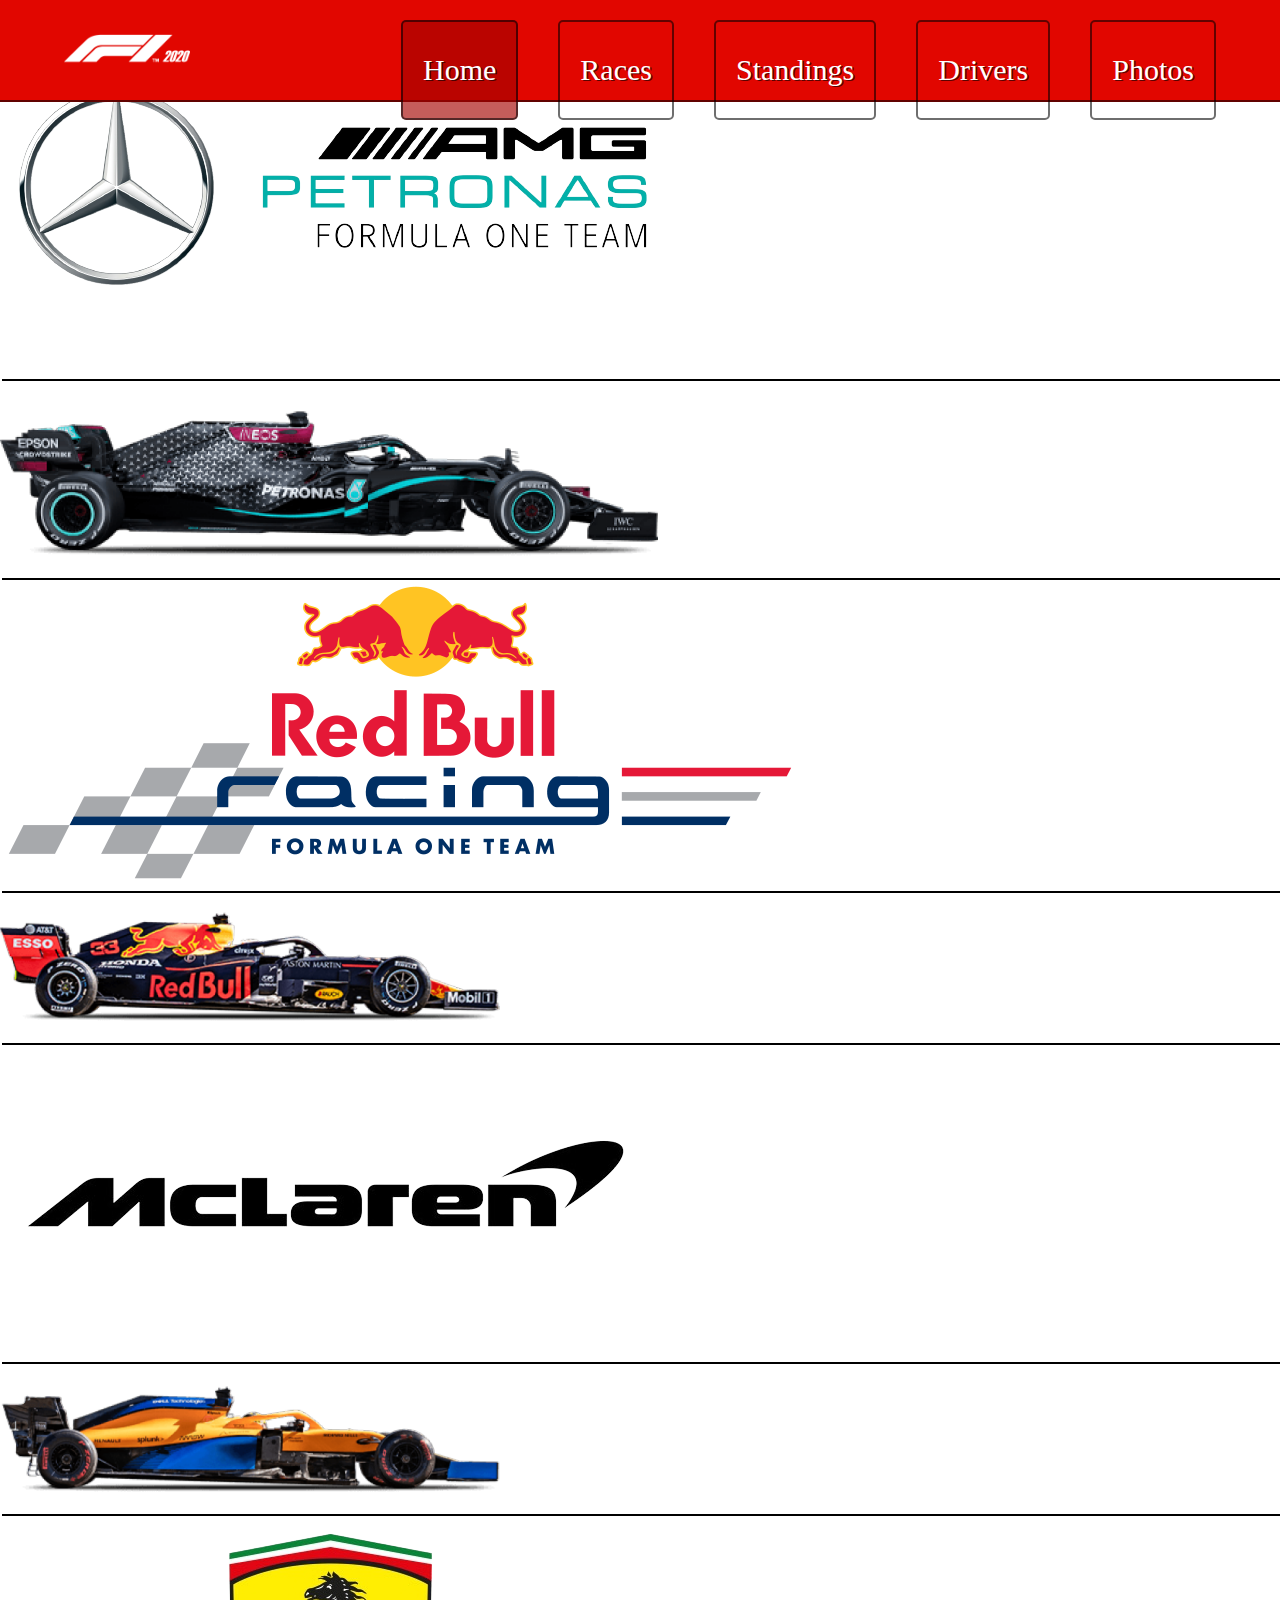
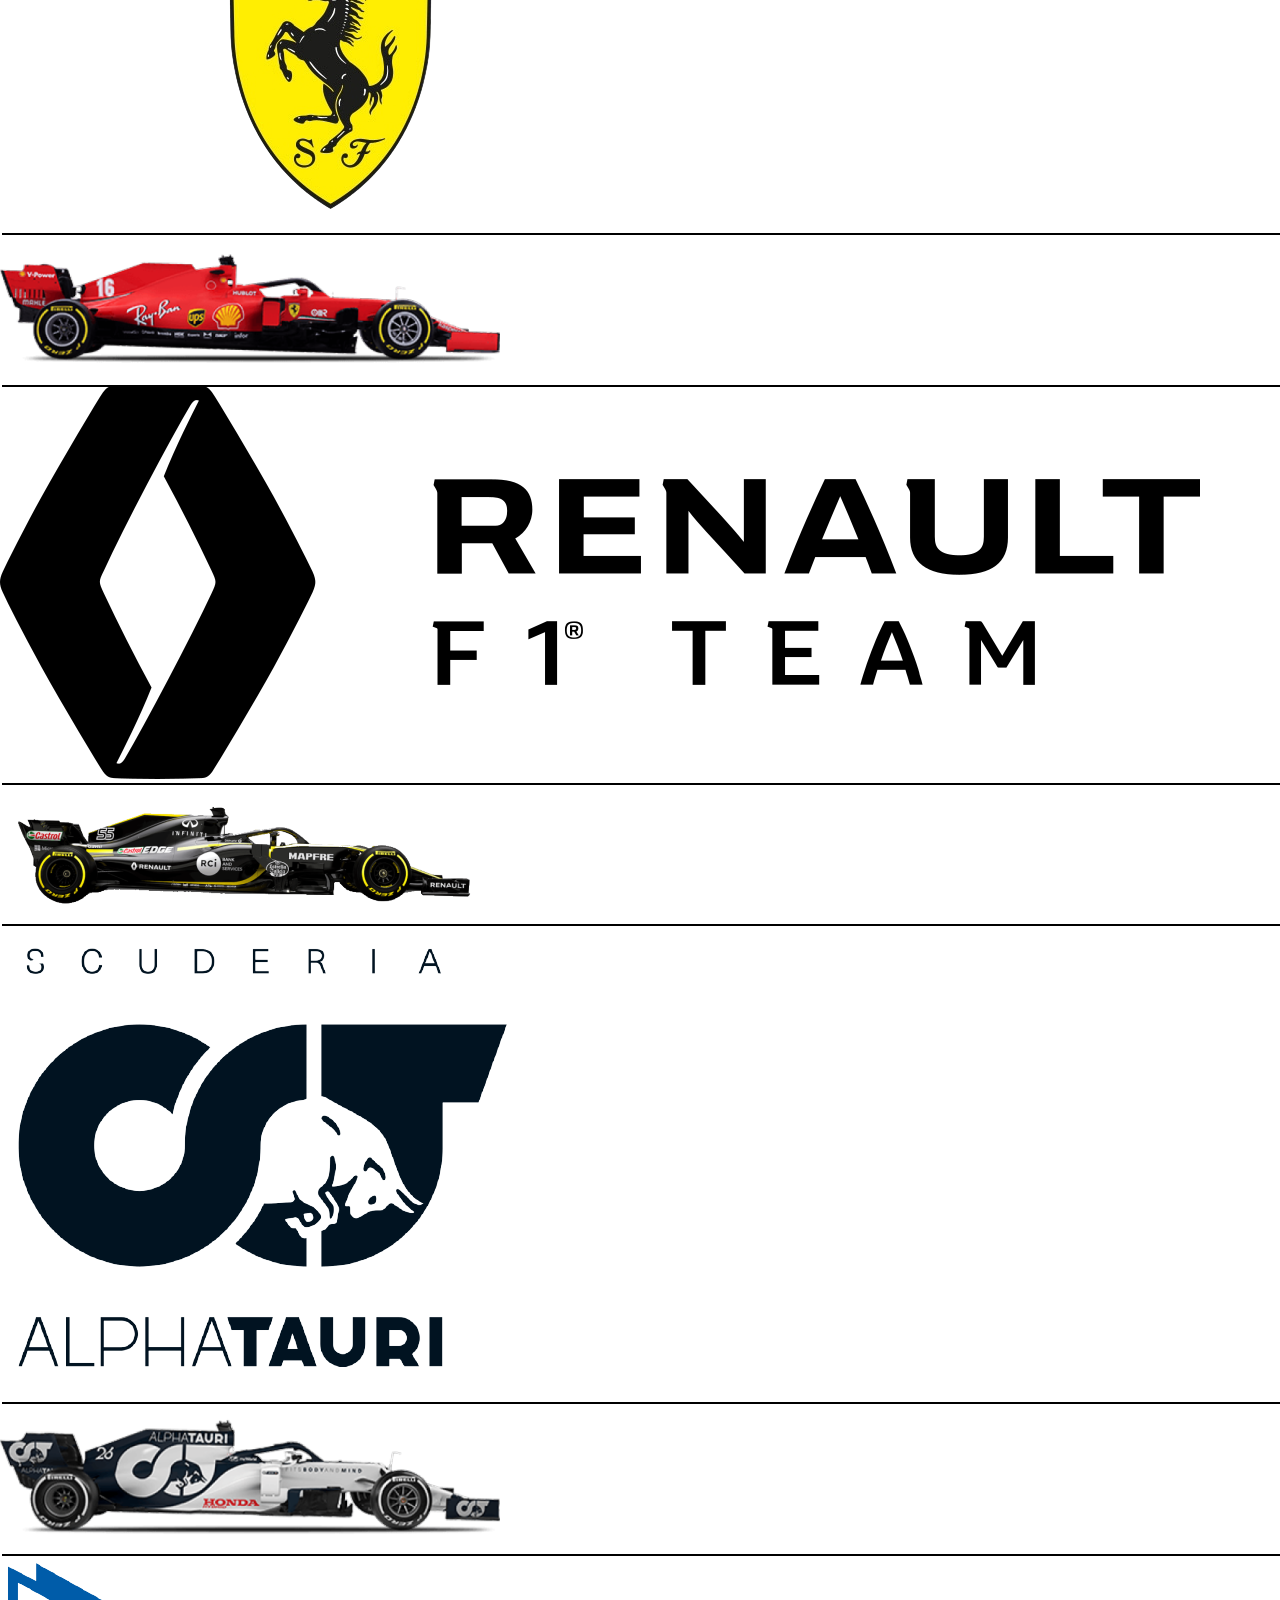
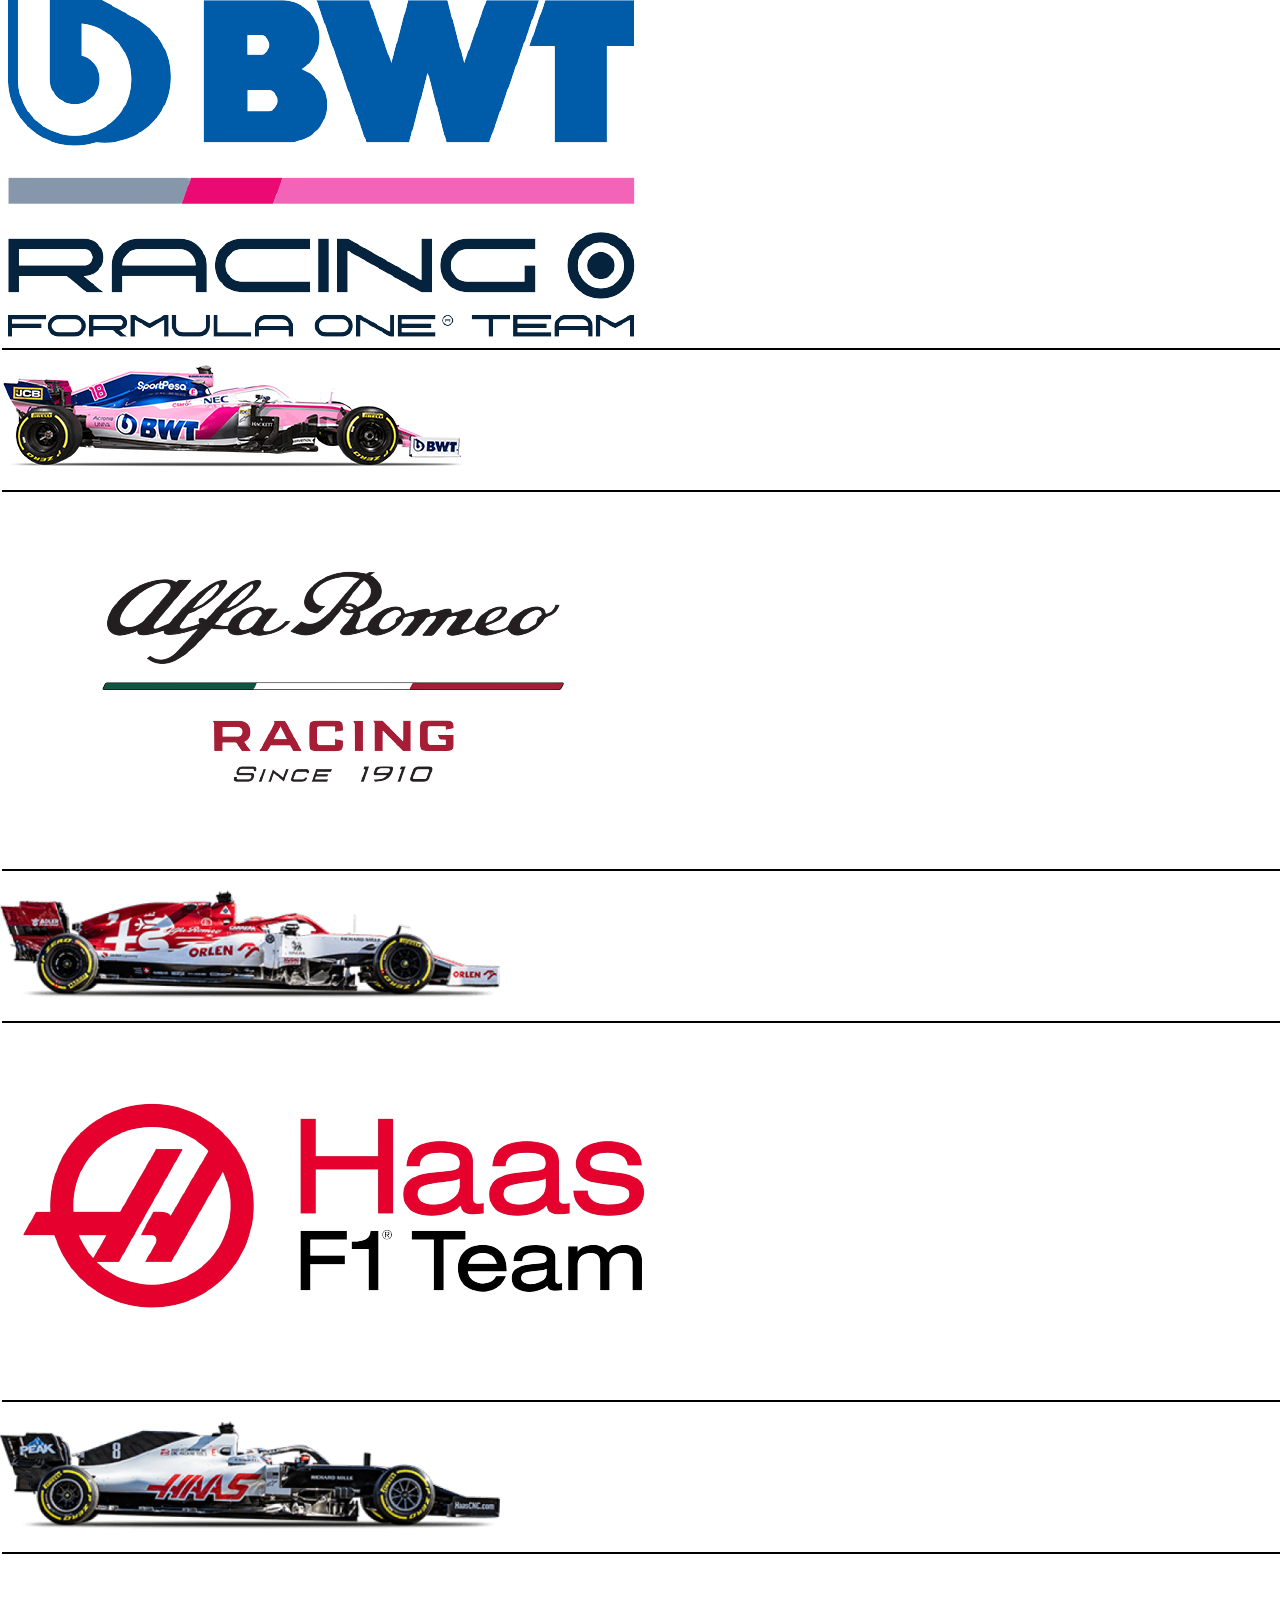
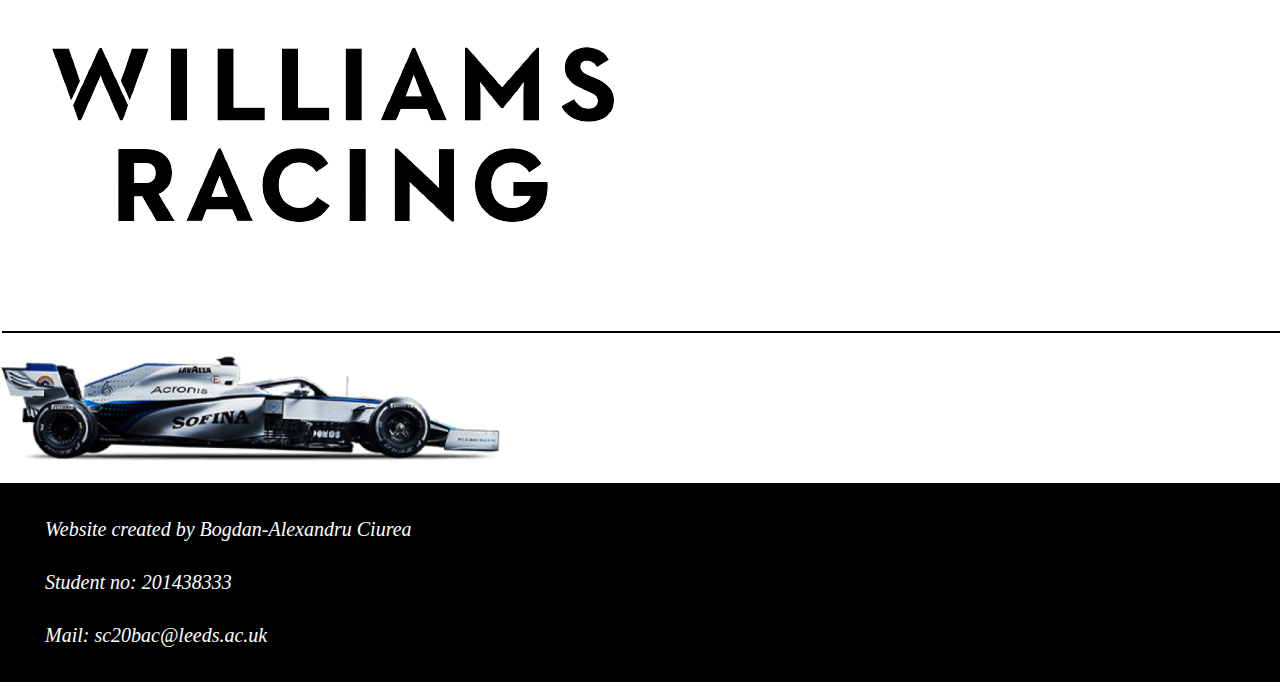
==== index.html @ c99f9dc4 "Drivers page done + header upgrd + mainPage upgrd" ====
<!DOCTYPE html>
<html lang="en">
<head>
    <meta charset="UTF-8">
    <meta name="viewport" content="width=device-width, initial-scale=1.0">
    <meta http-equiv="X-UA-Xompatible" content="ie=edge">
    <title>F1</title>
    <link rel="stylesheet" href="reset.css">
    <link rel="stylesheet" href="Header.css">
    <link rel="stylesheet" href="mainPage.css">
    <link rel="stylesheet" href="footer.css">
    
</head>
<body>
    <div class="header">
        <div class = "innerHeader">
            <div class="logo">
                <img src="Assets/F1-Logo.png">
            </div>
            <ul class="navigation">
                <a href="index.html"><li id="currentPage">Home</li></a>
                <a href="Races.html"><li id="otherPages">Races</li></a>
                <a href="Standings.html"><li id="otherPages">Standings</li></a>
                <a href="Drivers.html"><li id="otherPages">Drivers</li></a>
                <a href="Photos.html"><li id="otherPages">Photos</li></a>
            </ul>
        </div>
    </div>

    <main>        
        <div class="box">
            <div id="mercedes" class="card">
                <div class="teamlogo">
                    <img src="Assets/logomercedes.png">
                </div>
                <div class="photo">
                    <img src="Assets/mb.png" alt="Mercedes">
                </div>
            </div>
            <div id="redbull" class="card">
                <div class="teamlogo">
                    <img src="Assets/logoredbull.png">
                </div>
                <div class="photo">
                    <img src="Assets/rb.png" alt="Redbull">
                </div>
            </div>
            <div id="mclaren" class="card">
                <div class="teamlogo">
                    <img src="Assets/logomclaren.png">
                </div>
                <div class="photo">
                    <img src="Assets/mcl.png" alt="McLaren">
                </div>
            </div>
            <div id="ferrari" class="card">
                <div class="teamlogo">
                    <img src="Assets/logoferrri.png">
                </div>
                <div class="photo">
                    <img src="Assets/sf.png" alt="Ferrari">
                </div>
            </div>
            <div id="renault" class="card">
                <div class="teamlogo">
                    <img src="Assets/logorenault.png">
                </div>
                <div class="photo">
                    <img src="Assets/ren.png" alt="Renault">
                </div>
            </div>
            <div id="alphatauri" class="card">
                <div class="teamlogo">
                    <img src="Assets/logoalphatauri.png">
                </div>
                <div class="photo">
                    <img src="Assets/at.png" alt="Alpha Tauri">
                </div>
            </div>
            <div id="racingpoint" class="card">
                <div class="teamlogo">
                    <img src="Assets/logoracinpoint.png">
                </div>
                <div class="photo">
                    <img src="Assets/rp.png" alt="Racing Point">
                </div>
            </div>
            <div id="alfaromeo" class="card">
                <div class="teamlogo">
                    <img src="Assets/logoalfaromeo.png">
                </div>
                <div class="photo">
                    <img src="Assets/ar.png" alt="Alfa Romeo">
                </div>
            </div>
            <div id="haas" class="card">
                <div class="teamlogo">
                    <img src="Assets/logohaas.png">
                </div>
                <div class="photo">
                    <img src="Assets/haa.png" alt="Haas">
                </div>
            </div>
            <div id="williams" class="card">
                <div class="teamlogo">
                    <img src="Assets/logowilliams.png">
                </div>
                <div class="photo">
                    <img src="Assets/wil.png" alt="Williams">
                </div>
            </div>           

        </div>

    </main>
    
    <footer>
        <p>Website created by Bogdan-Alexandru Ciurea</p>
        <p>Student no: 201438333</p>
        <p><a href="mailto:sc20bac@leeds.ac.uk">Mail: sc20bac@leeds.ac.uk</a></p>
    </footer>
</body>
</html>
---- Header.css ----
.header{
    width: 100%;
    height: 100px;
    display: block;
    background-color: #E10600;
    color: #ffffff;
    text-shadow: 1.5px 1px rgba(0, 0, 0, 0.603);
    position: fixed;
    left: 0;
    top: 0;
    border-bottom: 2.4px solid rgba(0, 0, 0, 0.568);
}
.innerHeader{
    width: 90%;
    height: 100%;
    display: block;
    margin: 0 auto;
}
.logo{
    height: 100px;
    display: table;
    float: left;
}
.logo img{
    padding-top: 10px;
    height: 80px;
}
.logo h1{
    height: 100px;
    display: table-cell;
    vertical-align: middle;
    font-size: 15px;
    font-style: oblique 75deg;
    padding-top: 7px;
    font-weight: 1000;
    font-family: Verdana;    
}

.navigation{
    float: right;
    height: 100%;
}
.navigation a:last-child{
    padding-right: 0px;
}
.navigation a{
    text-decoration: none;
    height: 100%;
    display: table;
    float: left;
    padding: 20px 20px;
}

.navigation a li{
    display: table-cell;
    vertical-align: middle;
    height: 100%;
    color: #ffffff;
    font-size: 30px;
    padding: 10px 20px;
    border: 2.4px solid rgba(0, 0, 0, 0.568);
    border-radius: 5px;
}

#otherPages:hover{
    color: rgb(240, 215, 215);
    background-color: #A50400;
}

#currentPage{
    background-color: #a50300a4;
}


@media (max-width: 1100px){
    .innerHeader{
        width: 100%;
    }
}

@media (max-width: 975px){
    .header{
        position: absolute;
        height: auto;
        margin-bottom: 40px;
    }
    .innerHeader{
        width: 100%;
    }
    .logo{
        margin: 10px auto;
        float: none;
        width: 100%;
        text-align: center;
    }
    .navigation{
        float: none;
        text-align: center;
        display: block;
        
    }
    .navigation a{
        margin-left: 10%;
        width: 80%;
        display: table;
        float: left;
        padding: 10px 0;
    }
    .navigation a li{
        display: block;
        height: auto;
    }
}
---- mainPage.css ----
.mercedes{
    margin-top: 100px;
    height:550px;
    background-color: #373B44;
}
.redbull{
    height:550px;
    background-color: #44556ee8;
}
.mclaren{
    height:550px;
    background-color: #ec8200e8;
}
.ferrari{
    height:550px;
    background-color: #f9120ae8;
}
.renault{
    height:550px;
    background-color: #fede0bef;
}
.renault h1{
    color: black;
    text-shadow: 1px 1px #373b4448;
}
.alphatauri{
    height:550px;
    background-color: #f1f3f4ef;
}
.alphatauri h1{
    color: black;
    text-shadow: 1px 1px #373b4448;
}
.racingpoint{
    height:550px;
    background-color: #EB5FB2;
}
.alfaromeo{
    height:550px;
    background-color: #8A0003;
}
.haas{
    height:550px;
    background-color: #060509d8;
}
.williams{
    height:550px;
    background-color: #0194E1;
}

main div{
    box-shadow: 2px 2px black;
}

main div h1{
    color:white;
    font-size: 34px;
    padding: 40px;
    font-family: Verdana, Geneva, Tahoma, sans-serif;
    text-shadow:2px 2px #373B44;
}
---- footer.css ----
footer{
    width: 100%;    
    background-color: black;
    color: #ffffff;
    padding-top: 20px;
    padding-bottom: 20px;
    font-style: italic;
}
footer a {
    text-decoration: none;
    color: #ffffff;
}
footer p{
    padding: 15px;
    margin-left: 30px;
    font-size: 20px;
}
@media (max-width: 975px){
    p{
        text-align: center;
    }
}
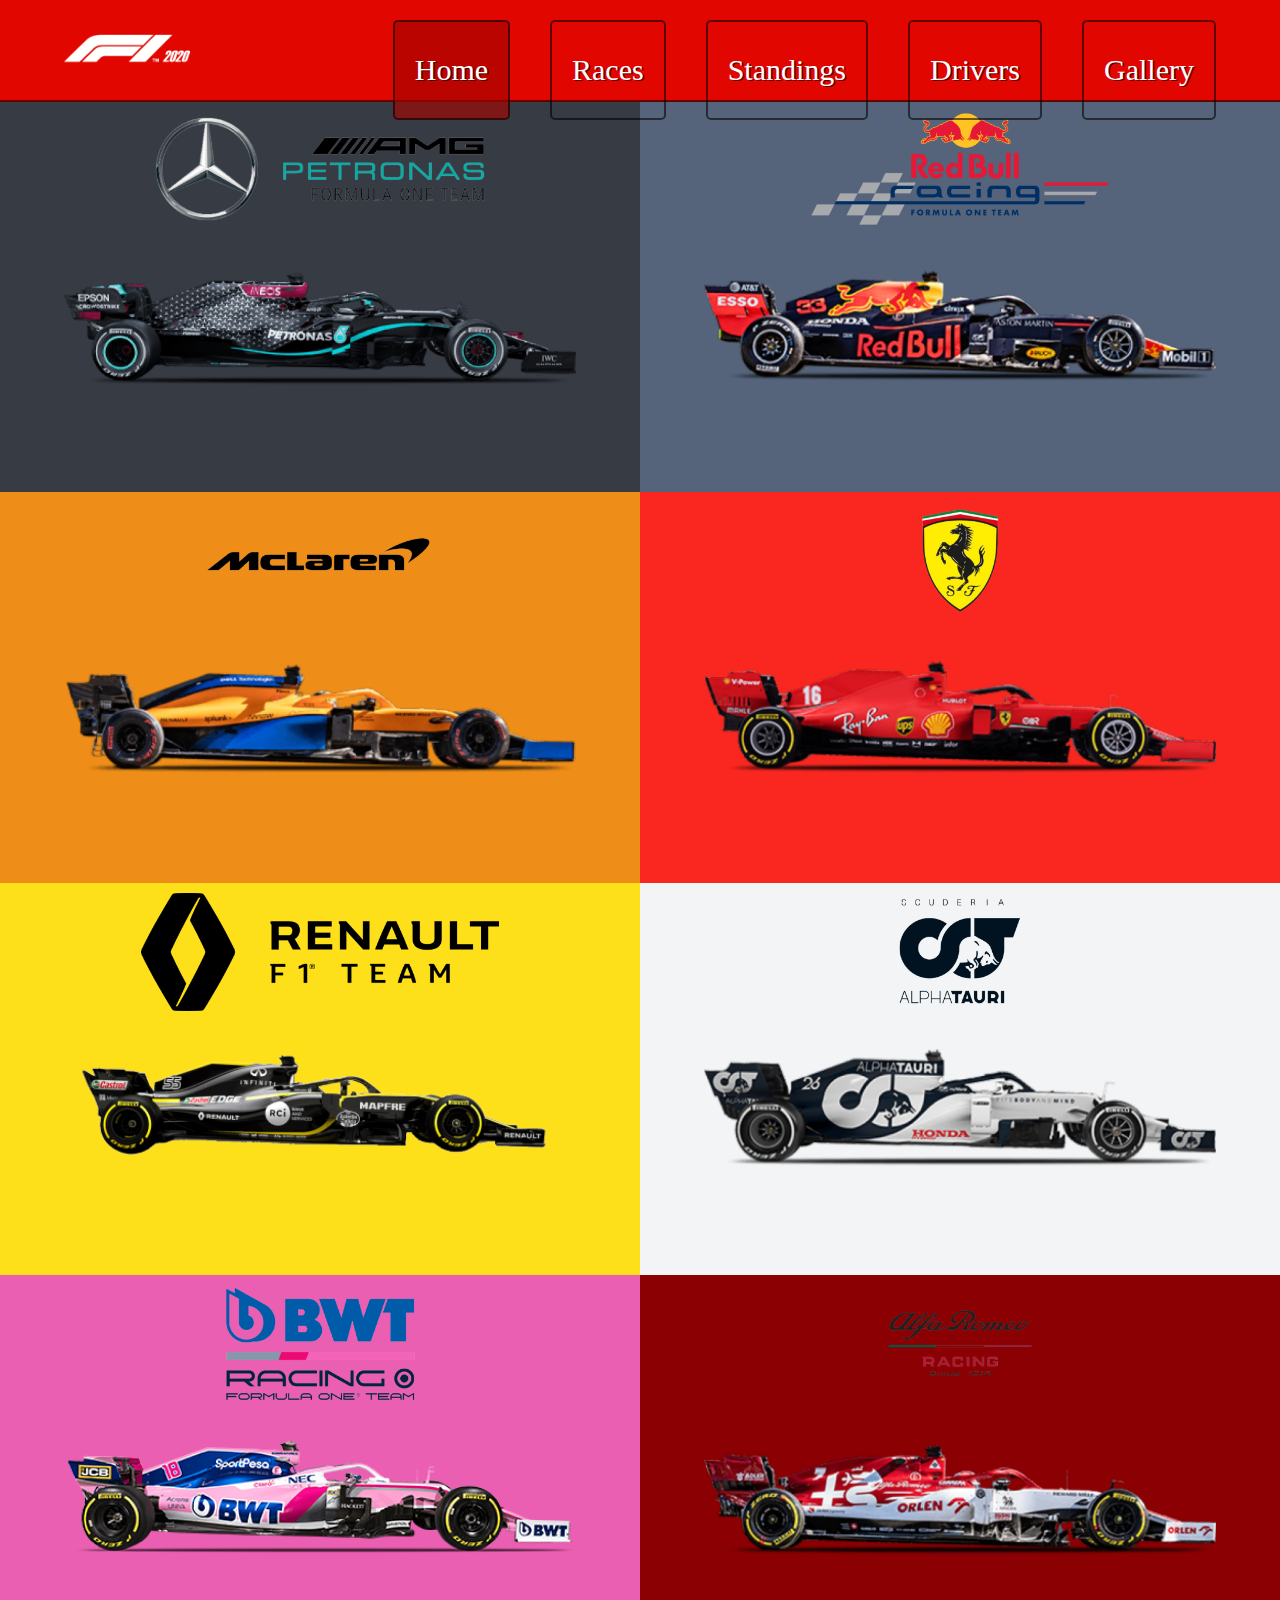
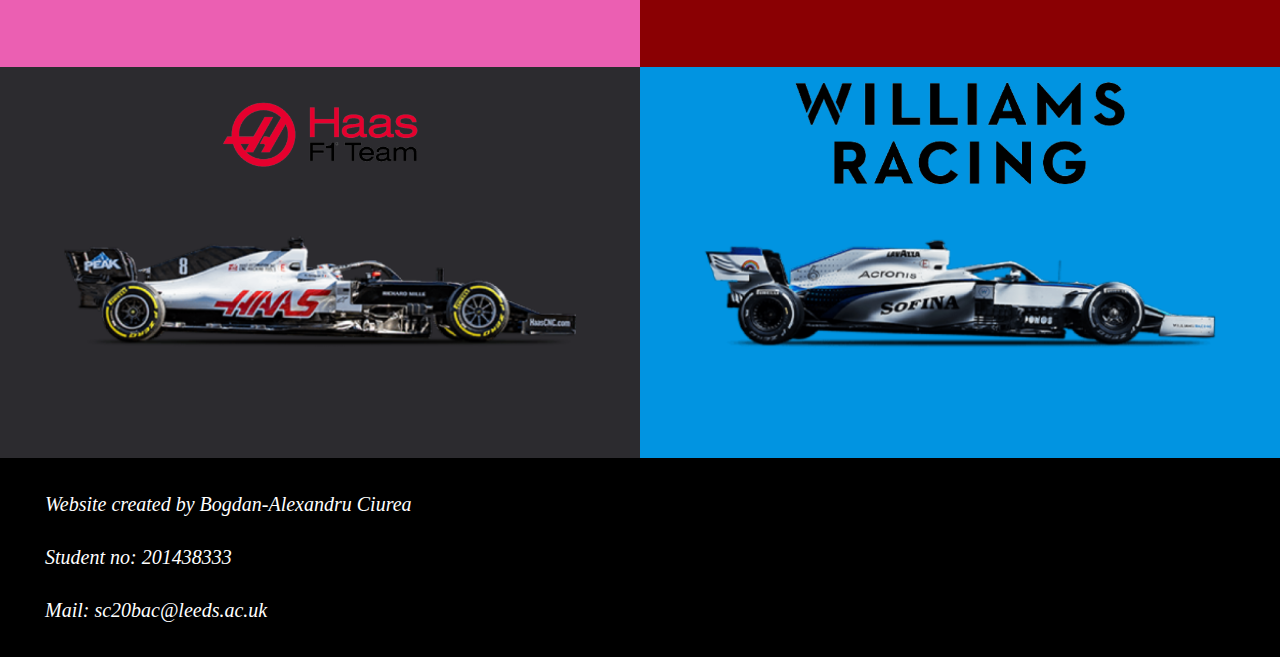
==== commit a664bbdd: "First version" ====
--- a/index.html
+++ b/index.html
@@ -22,7 +22,7 @@
                 <a href="Races.html"><li id="otherPages">Races</li></a>
                 <a href="Standings.html"><li id="otherPages">Standings</li></a>
                 <a href="Drivers.html"><li id="otherPages">Drivers</li></a>
-                <a href="Photos.html"><li id="otherPages">Photos</li></a>
+                <a href="Photos.html"><li id="otherPages">Gallery</li></a>
             </ul>
         </div>
     </div>
--- a/mainPage.css
+++ b/mainPage.css
@@ -1,63 +1,78 @@
-.mercedes{
+main{
     margin-top: 100px;
-    height:550px;
+}
+
+.box{
+    display: grid;
+    width: 100%;
+    grid-template-columns: 50% 50%;
+}
+.card{
+    height: 100%;
+}
+.teamlogo{
+    width: 100% - 10px;
+    padding: 10px;
+    height: 30%;
+}
+.teamlogo img{
+    height: 100%;
+    display: block;
+    margin: 0 auto;
+}
+.photo{
+    width: 80%;
+    margin: 10px 10%;
+    display: block;
+}
+.photo img{
+    width: 100%;
+    display: block;
+    margin: 0 auto;
+}
+
+
+
+#mercedes{
     background-color: #373B44;
 }
-.redbull{
-    height:550px;
+#redbull{
     background-color: #44556ee8;
 }
-.mclaren{
-    height:550px;
+#mclaren{
     background-color: #ec8200e8;
 }
-.ferrari{
-    height:550px;
+#ferrari{
     background-color: #f9120ae8;
 }
-.renault{
-    height:550px;
+#renault{
     background-color: #fede0bef;
 }
-.renault h1{
-    color: black;
-    text-shadow: 1px 1px #373b4448;
-}
-.alphatauri{
-    height:550px;
+
+#alphatauri{
     background-color: #f1f3f4ef;
 }
-.alphatauri h1{
-    color: black;
-    text-shadow: 1px 1px #373b4448;
-}
-.racingpoint{
-    height:550px;
+
+#racingpoint{
     background-color: #EB5FB2;
 }
-.alfaromeo{
-    height:550px;
+#alfaromeo{
     background-color: #8A0003;
 }
-.haas{
-    height:550px;
+#haas{
     background-color: #060509d8;
 }
-.williams{
-    height:550px;
+#williams{
     background-color: #0194E1;
 }
 
-main div{
-    box-shadow: 2px 2px black;
+@media (max-width: 975px){
+    main{
+        margin-top: 505px;
+    }
+
+    .box{
+        grid-template-columns: 100%;
+    }
 }
 
-main div h1{
-    color:white;
-    font-size: 34px;
-    padding: 40px;
-    font-family: Verdana, Geneva, Tahoma, sans-serif;
-    text-shadow:2px 2px #373B44;
-}
-
-
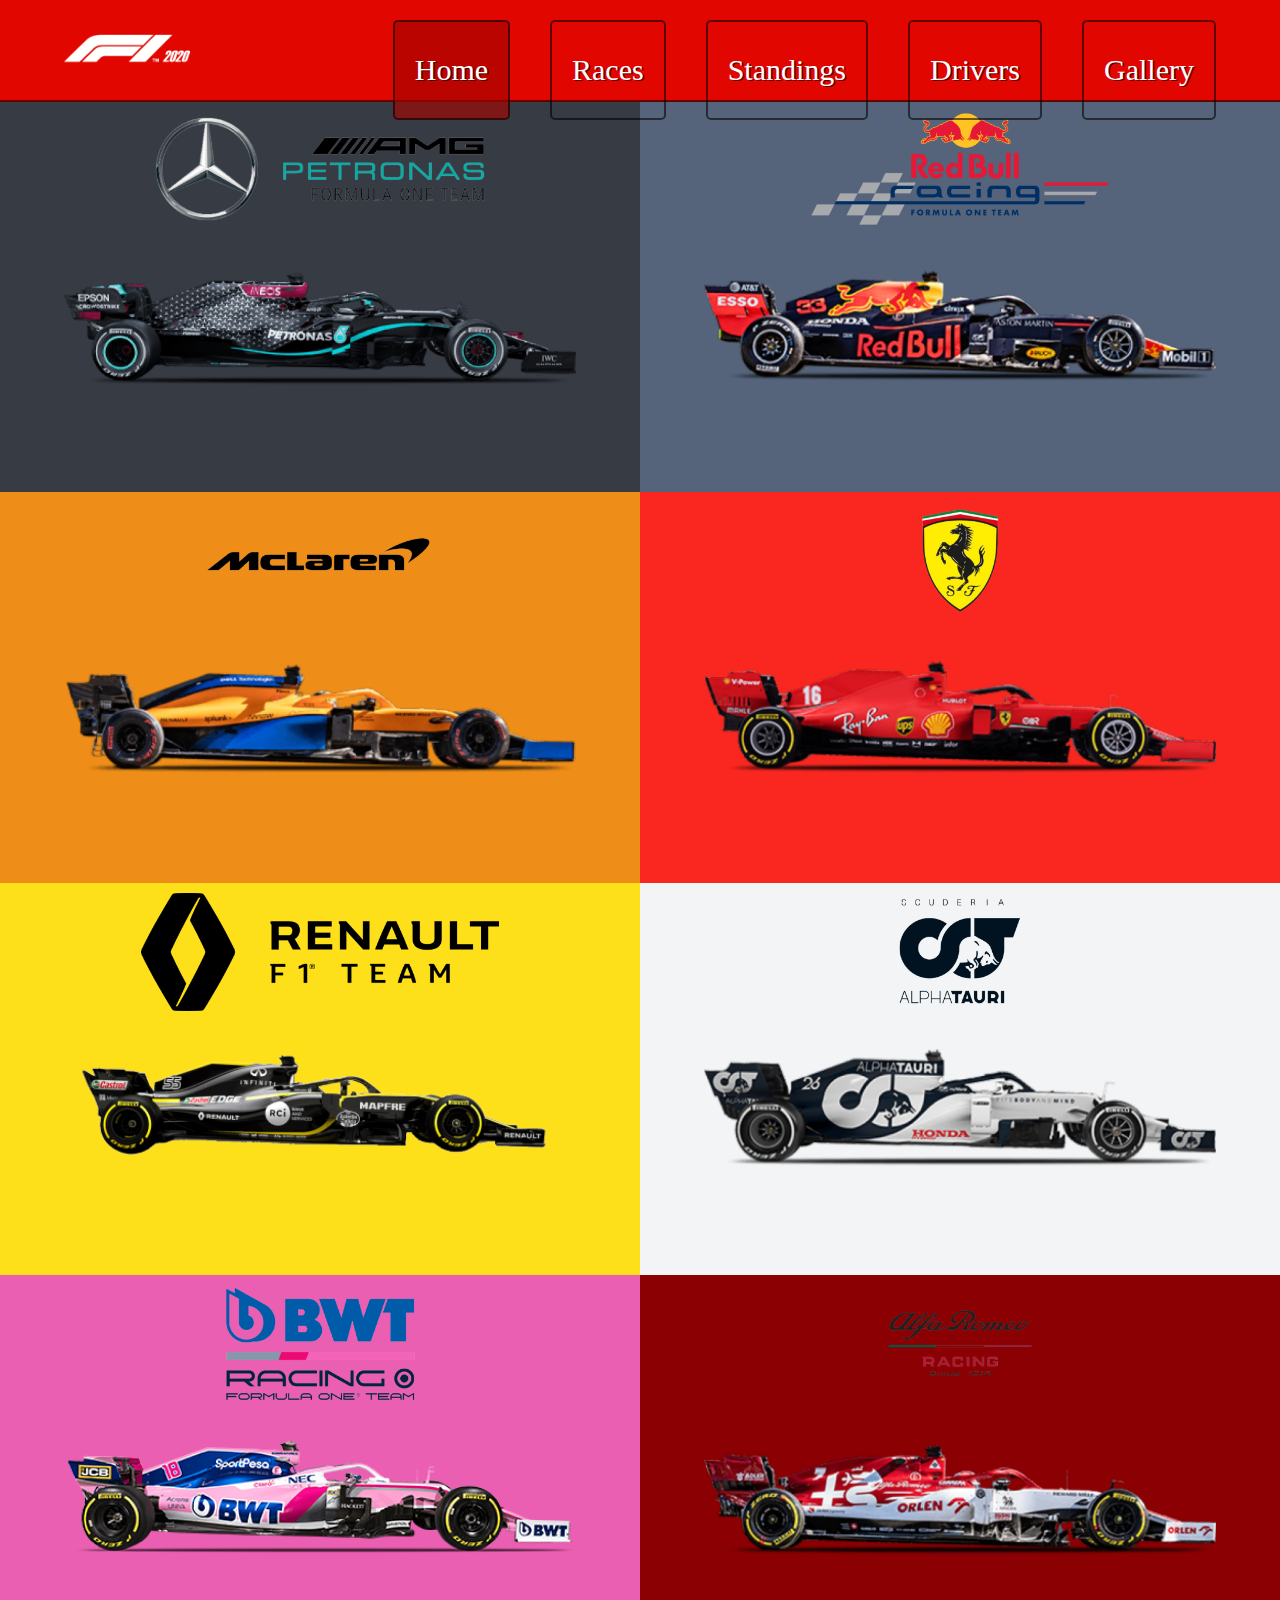
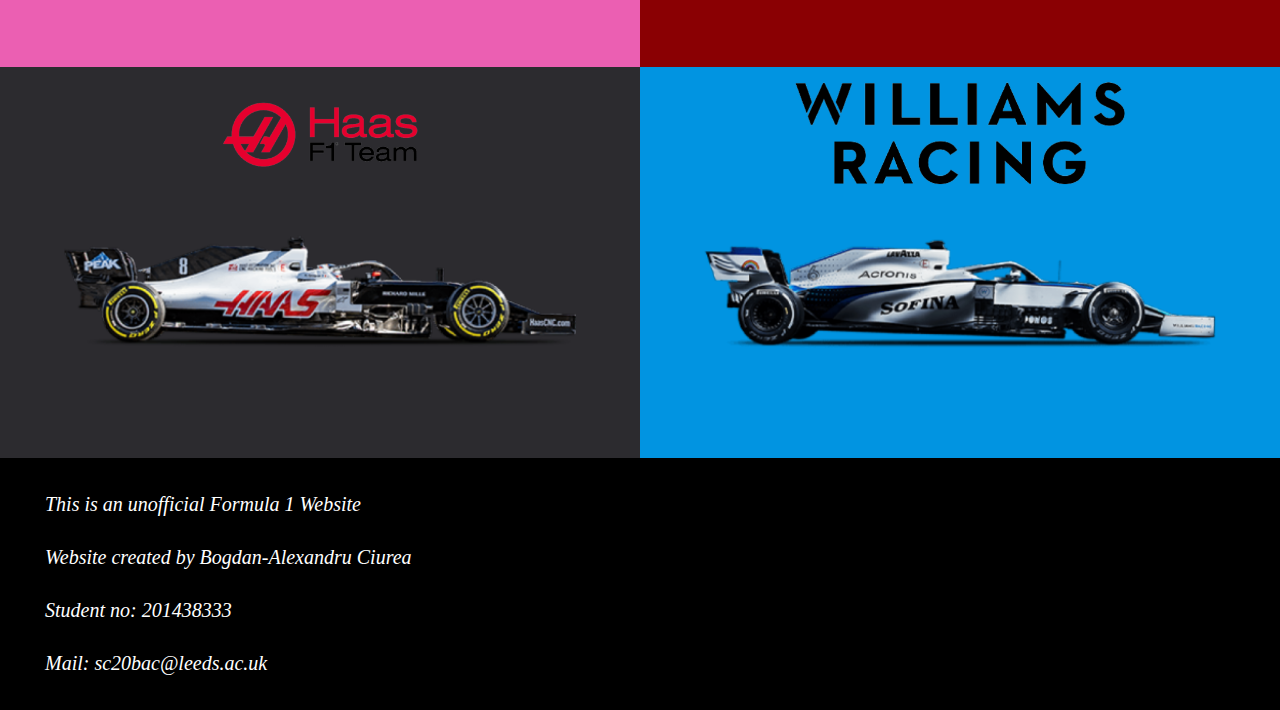
==== commit 6d5911c9: "a" ====
--- a/index.html
+++ b/index.html
@@ -115,6 +115,7 @@
     </main>
     
     <footer>
+        <p>This is an unofficial Formula 1 Website</p>
         <p>Website created by Bogdan-Alexandru Ciurea</p>
         <p>Student no: 201438333</p>
         <p><a href="mailto:sc20bac@leeds.ac.uk">Mail: sc20bac@leeds.ac.uk</a></p>
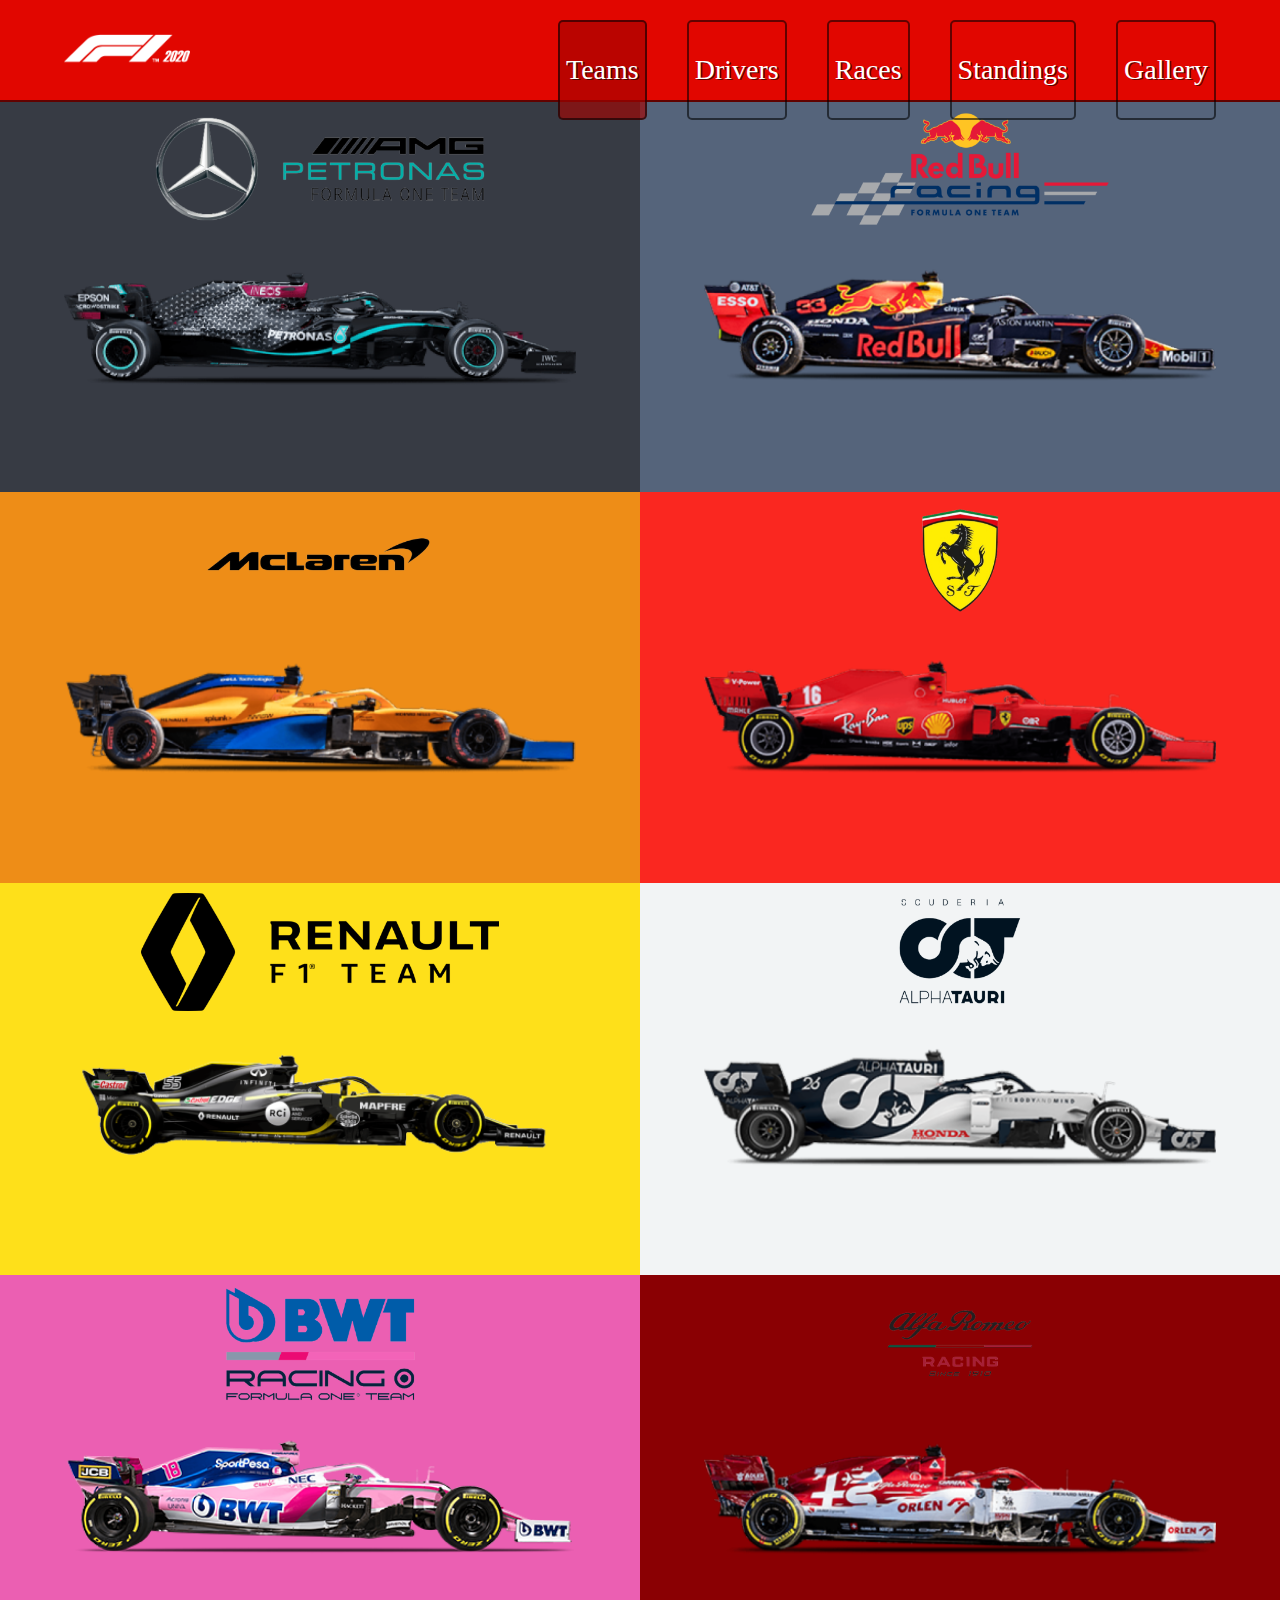
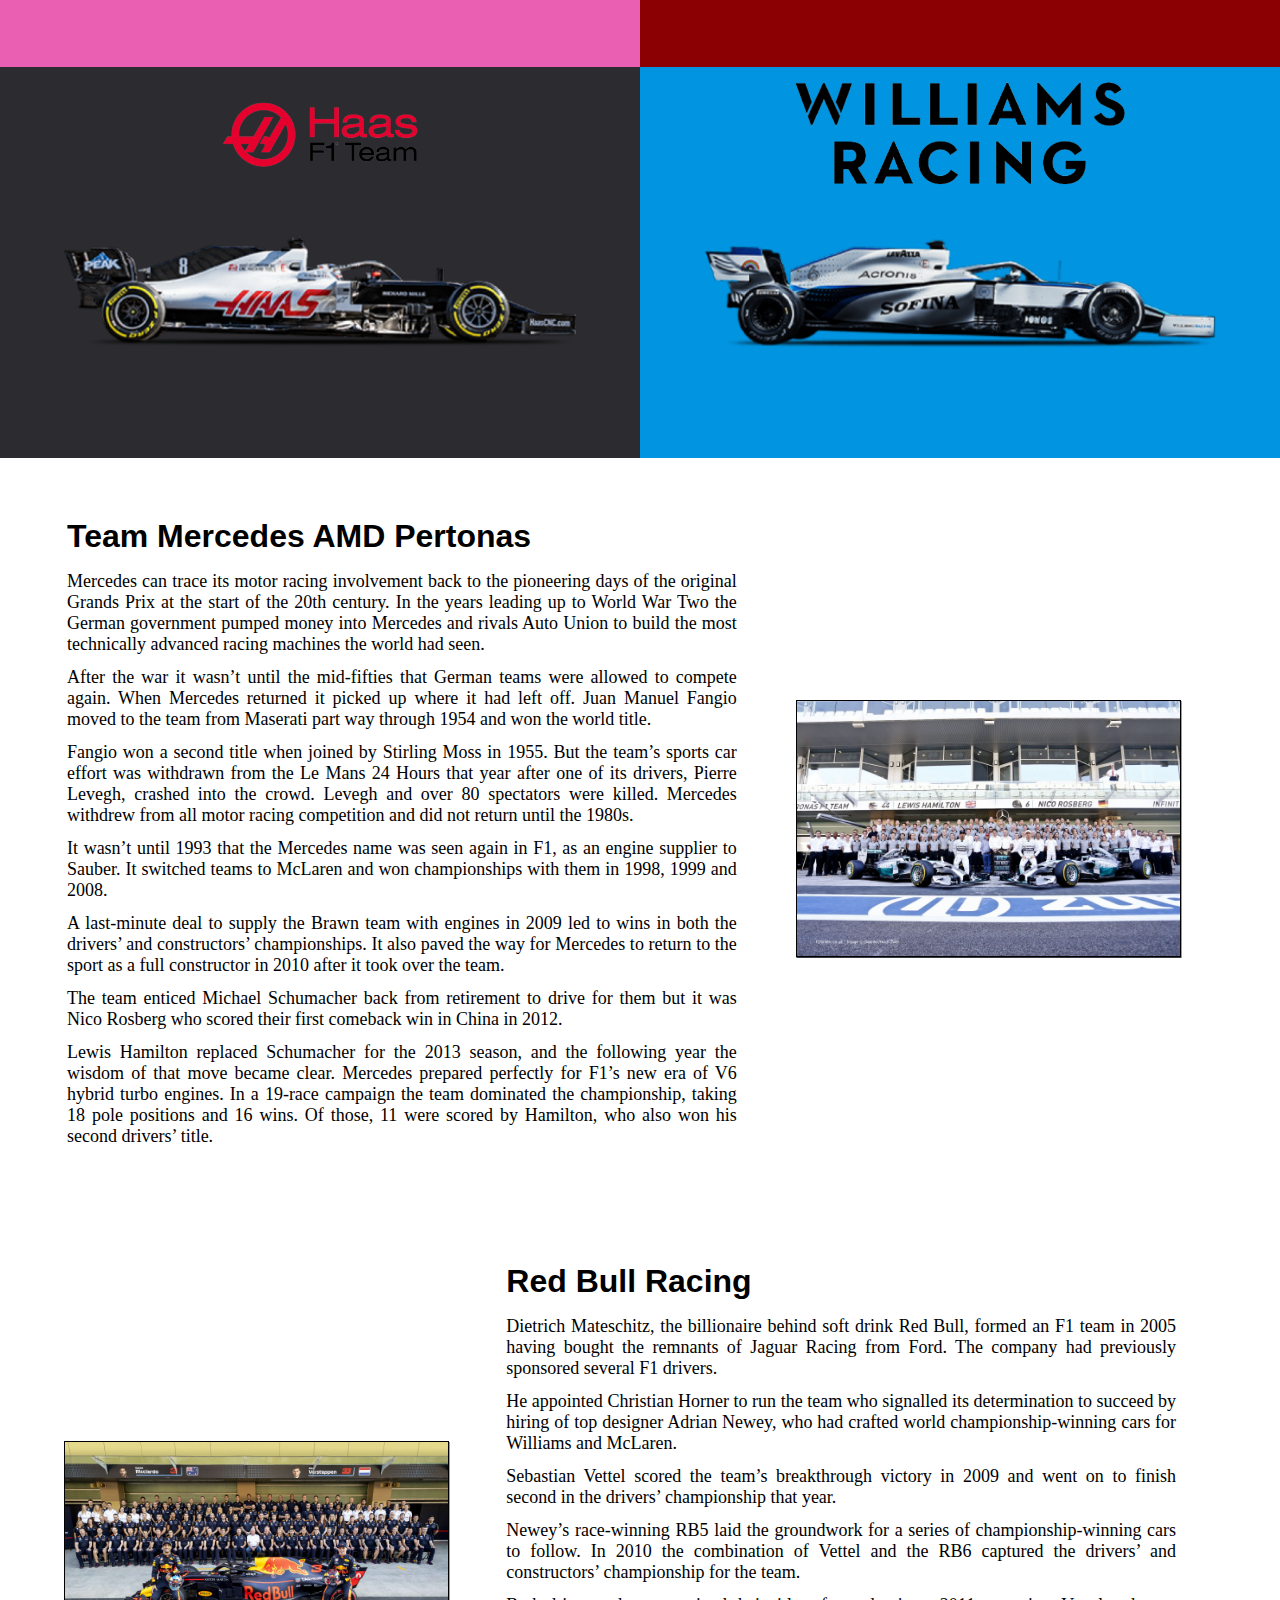
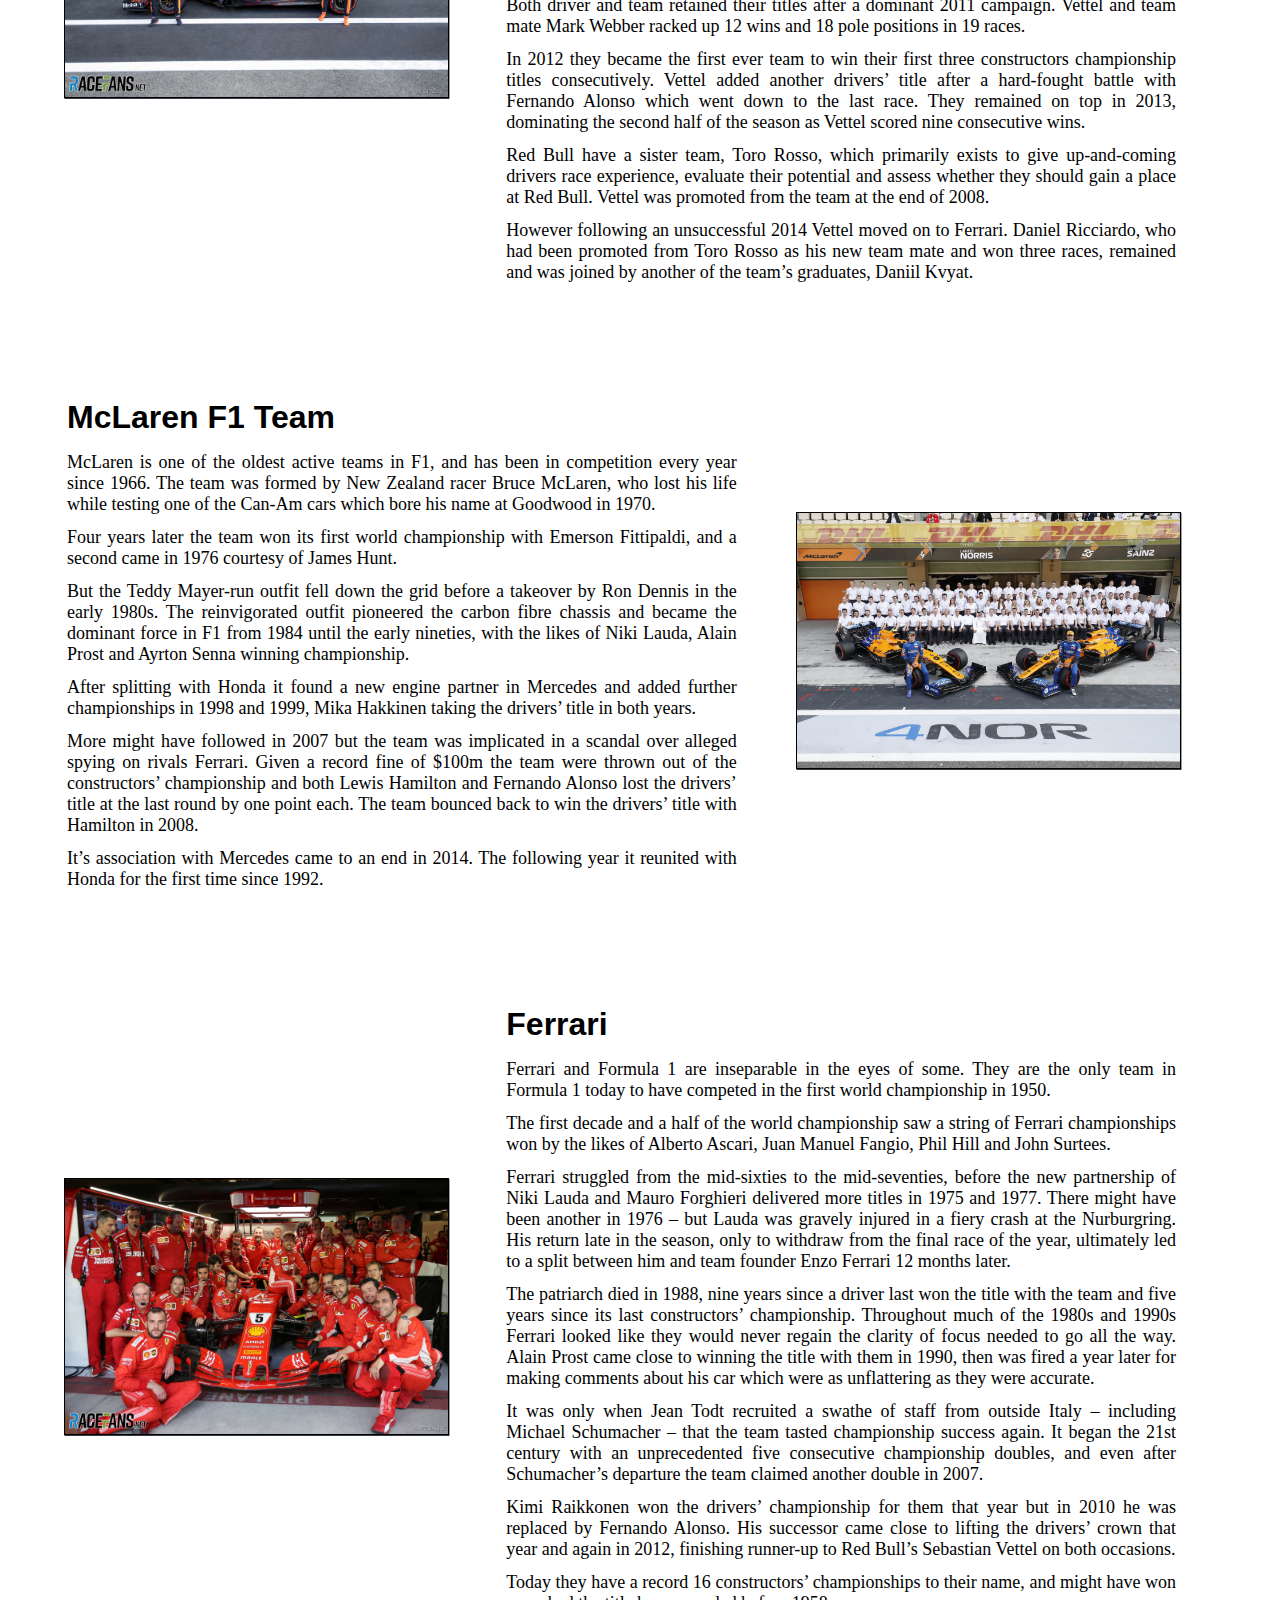
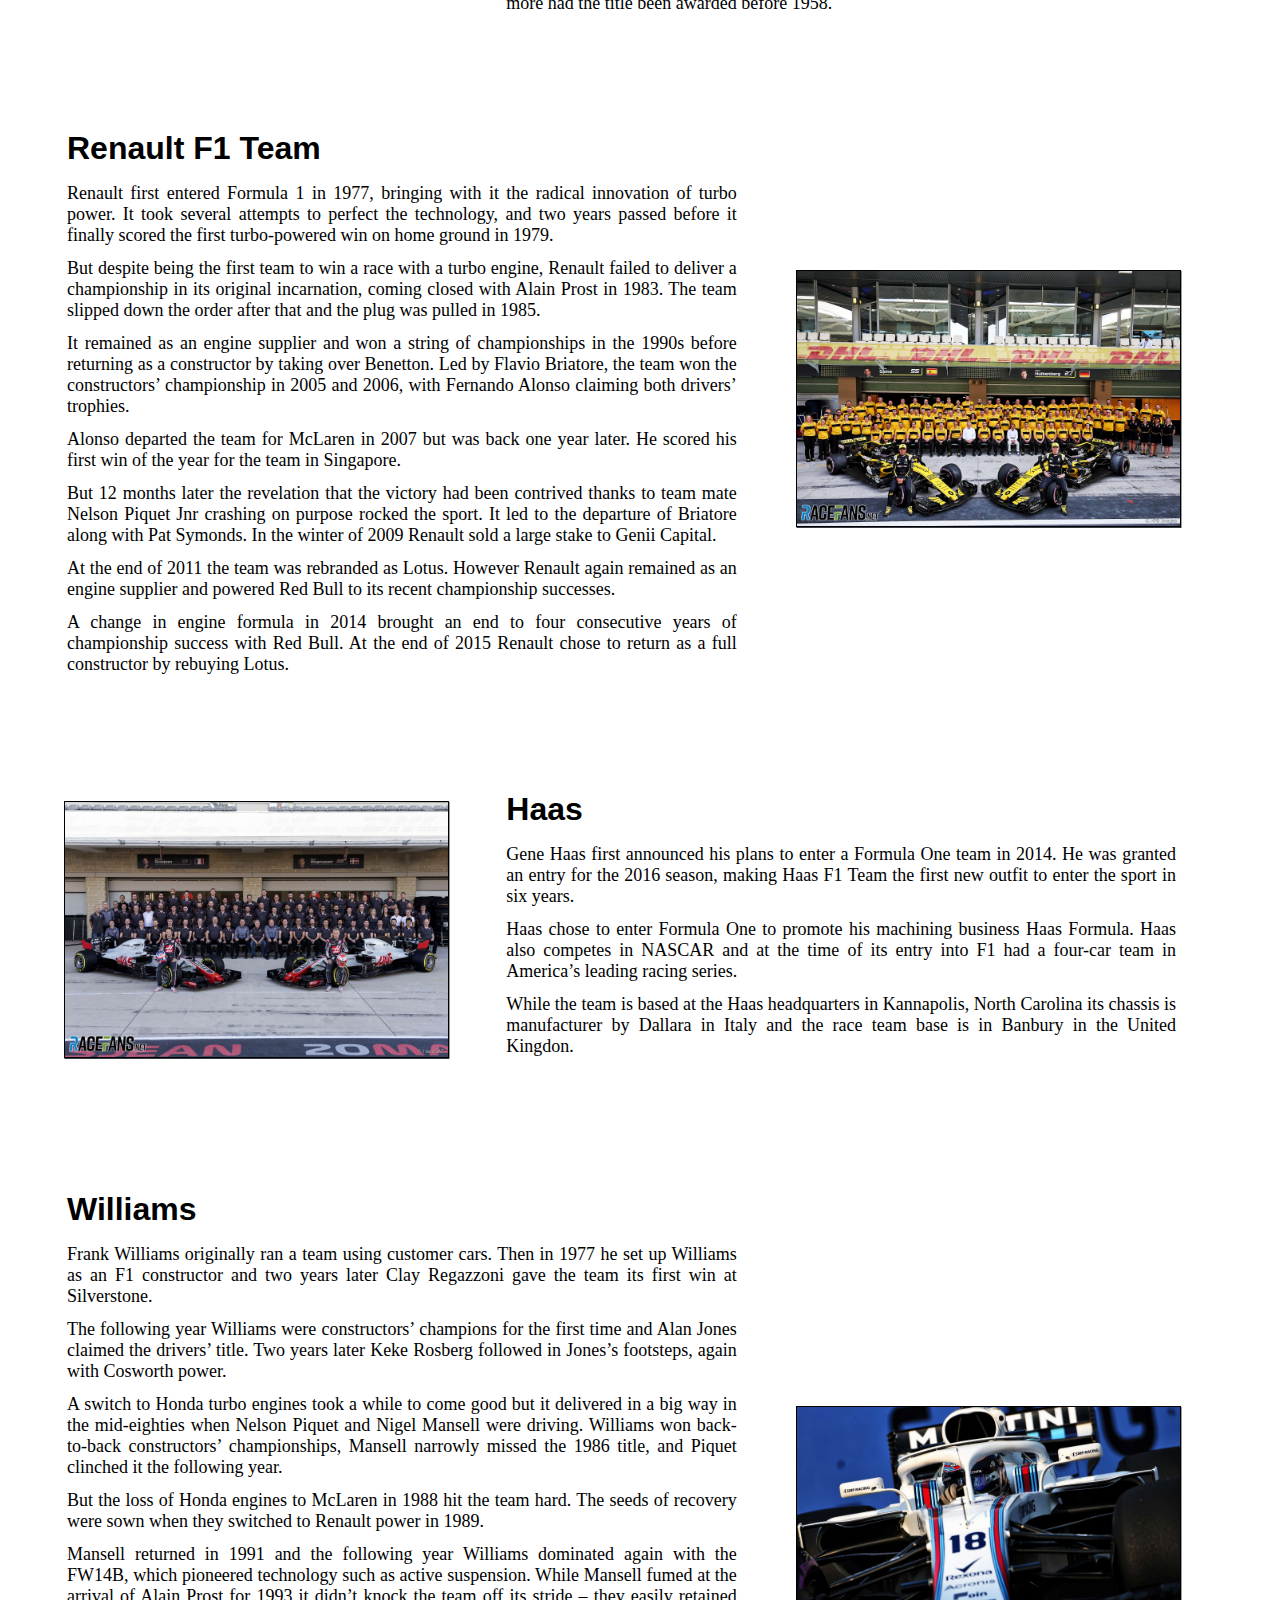
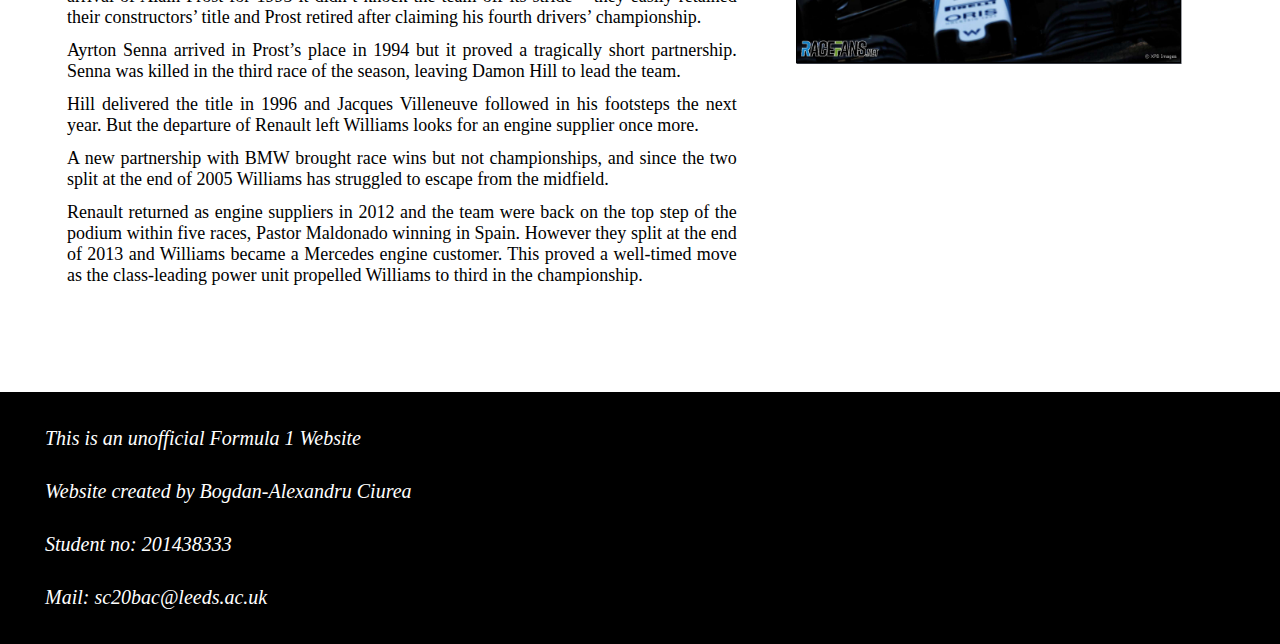
==== commit c82a59b0: "Update and rename Teams.html to index.html" ====
--- a/index.html
+++ b/index.html
@@ -7,7 +7,7 @@
     <title>F1</title>
     <link rel="stylesheet" href="reset.css">
     <link rel="stylesheet" href="Header.css">
-    <link rel="stylesheet" href="mainPage.css">
+    <link rel="stylesheet" href="cssteams.css">
     <link rel="stylesheet" href="footer.css">
     
 </head>
@@ -15,13 +15,16 @@
     <div class="header">
         <div class = "innerHeader">
             <div class="logo">
-                <img src="Assets/F1-Logo.png">
+                <!-- <a href="Home.html"> -->
+                    <img src="Assets/F1-Logo.png">
+                <!-- </a> -->
             </div>
             <ul class="navigation">
-                <a href="index.html"><li id="currentPage">Home</li></a>
+                <!-- <a href="Home.html"><li id="otherPages">Home</li></a> -->
+                <a href="index.html"><li id="currentPage">Teams</li></a>
+                <a href="Drivers.html"><li id="otherPages">Drivers</li></a>
                 <a href="Races.html"><li id="otherPages">Races</li></a>
                 <a href="Standings.html"><li id="otherPages">Standings</li></a>
-                <a href="Drivers.html"><li id="otherPages">Drivers</li></a>
                 <a href="Photos.html"><li id="otherPages">Gallery</li></a>
             </ul>
         </div>
@@ -30,51 +33,61 @@
     <main>        
         <div class="box">
             <div id="mercedes" class="card">
+                <a href="#mer">
                 <div class="teamlogo">
                     <img src="Assets/logomercedes.png">
                 </div>
                 <div class="photo">
-                    <img src="Assets/mb.png" alt="Mercedes">
-                </div>
+                    <img src="Assets/mb.png" alt="Mercedes" title="Mercedes">
+                </div>
+                </a>
             </div>
             <div id="redbull" class="card">
+                <a href="#red">
                 <div class="teamlogo">
                     <img src="Assets/logoredbull.png">
                 </div>
                 <div class="photo">
-                    <img src="Assets/rb.png" alt="Redbull">
-                </div>
+                    <img src="Assets/rb.png" alt="Redbull" title="Redbull">
+                </div>
+                </a>
             </div>
             <div id="mclaren" class="card">
+                <a href="#mcl">
                 <div class="teamlogo">
                     <img src="Assets/logomclaren.png">
                 </div>
                 <div class="photo">
-                    <img src="Assets/mcl.png" alt="McLaren">
-                </div>
+                    <img src="Assets/mcl.png" alt="McLaren" title="McLaren">
+                </div>
+                </a>
             </div>
             <div id="ferrari" class="card">
+                <a href="#fer">
                 <div class="teamlogo">
                     <img src="Assets/logoferrri.png">
                 </div>
                 <div class="photo">
-                    <img src="Assets/sf.png" alt="Ferrari">
-                </div>
+                    <img src="Assets/sf.png" alt="Ferrari" title="Ferrari">
+                </div>
+                </a>
             </div>
             <div id="renault" class="card">
+                <a href="#ren">
                 <div class="teamlogo">
                     <img src="Assets/logorenault.png">
                 </div>
                 <div class="photo">
-                    <img src="Assets/ren.png" alt="Renault">
-                </div>
+                    <img src="Assets/ren.png" alt="Renault" title="Renault">
+                </div>
+                </a>
             </div>
             <div id="alphatauri" class="card">
                 <div class="teamlogo">
                     <img src="Assets/logoalphatauri.png">
                 </div>
                 <div class="photo">
-                    <img src="Assets/at.png" alt="Alpha Tauri">
+                    <img src="Assets/at.png" alt="Alpha Tauri" title="Alpha Tauri">
                 </div>
             </div>
             <div id="racingpoint" class="card">
@@ -82,7 +95,7 @@
                     <img src="Assets/logoracinpoint.png">
                 </div>
                 <div class="photo">
-                    <img src="Assets/rp.png" alt="Racing Point">
+                    <img src="Assets/rp.png" alt="Racing Point" title="Racing Point">
                 </div>
             </div>
             <div id="alfaromeo" class="card">
@@ -90,30 +103,149 @@
                     <img src="Assets/logoalfaromeo.png">
                 </div>
                 <div class="photo">
-                    <img src="Assets/ar.png" alt="Alfa Romeo">
+                    <img src="Assets/ar.png" alt="Alfa Romeo" title="Alfa Romeo">
                 </div>
             </div>
             <div id="haas" class="card">
+                <a href="#has">
                 <div class="teamlogo">
                     <img src="Assets/logohaas.png">
                 </div>
                 <div class="photo">
-                    <img src="Assets/haa.png" alt="Haas">
-                </div>
+                    <img src="Assets/haa.png" alt="Haas" title="Haas">
+                </div>
+                </a>
             </div>
             <div id="williams" class="card">
+                <a href="#wil">
                 <div class="teamlogo">
                     <img src="Assets/logowilliams.png">
                 </div>
                 <div class="photo">
-                    <img src="Assets/wil.png" alt="Williams">
-                </div>
+                    <img src="Assets/wil.png" alt="Williams" title="Williams">
+                </div>
+                </a>
             </div>           
 
         </div>
 
     </main>
     
+    <div class="teamsDescription">
+        <div class="teamDescriptionl" id="mer">
+            <div class="about">
+                <h1>Team Mercedes AMD Pertonas</h1>
+                <p>Mercedes can trace its motor racing involvement back to the pioneering days of the original Grands Prix at the start of the 20th century. In the years leading up to World War Two the German government pumped money into Mercedes and rivals Auto Union to build the most technically advanced racing machines the world had seen.</p>
+                <p>After the war it wasn’t until the mid-fifties that German teams were allowed to compete again. When Mercedes returned it picked up where it had left off. Juan Manuel Fangio moved to the team from Maserati part way through 1954 and won the world title.</p>
+                <p>Fangio won a second title when joined by Stirling Moss in 1955. But the team’s sports car effort was withdrawn from the Le Mans 24 Hours that year after one of its drivers, Pierre Levegh, crashed into the crowd. Levegh and over 80 spectators were killed. Mercedes withdrew from all motor racing competition and did not return until the 1980s.</p>
+                <p>It wasn’t until 1993 that the Mercedes name was seen again in F1, as an engine supplier to Sauber. It switched teams to McLaren and won championships with them in 1998, 1999 and 2008.</p>
+                <p>A last-minute deal to supply the Brawn team with engines in 2009 led to wins in both the drivers’ and constructors’ championships. It also paved the way for Mercedes to return to the sport as a full constructor in 2010 after it took over the team.</p>
+                <p>The team enticed Michael Schumacher back from retirement to drive for them but it was Nico Rosberg who scored their first comeback win in China in 2012.</p>
+                <p>Lewis Hamilton replaced Schumacher for the 2013 season, and the following year the wisdom of that move became clear. Mercedes prepared perfectly for F1’s new era of V6 hybrid turbo engines. In a 19-race campaign the team dominated the championship, taking 18 pole positions and 16 wins. Of those, 11 were scored by Hamilton, who also won his second drivers’ title.</p>
+            </div>
+            <div class="image">
+                <img src="Assets/MerTeam.jpg" alt="Team Mercedes" title="Team Mercedes">
+            </div>
+        </div>
+
+        <div class="teamDescriptionr" id="red">
+            
+            <div class="image">
+                <img src="Assets/RedTeam.jpg" alt="Team Red Bull"  title="Team Red Bull">
+            </div>
+            <div class="about">
+                <h1>Red Bull Racing</h1>
+                <p>Dietrich Mateschitz, the billionaire behind soft drink Red Bull, formed an F1 team in 2005 having bought the remnants of Jaguar Racing from Ford. The company had previously sponsored several F1 drivers.</p>
+                <p>He appointed Christian Horner to run the team who signalled its determination to succeed by hiring of top designer Adrian Newey, who had crafted world championship-winning cars for Williams and McLaren.</p>
+                <p>Sebastian Vettel scored the team’s breakthrough victory in 2009 and went on to finish second in the drivers’ championship that year.</p>
+                <p>Newey’s race-winning RB5 laid the groundwork for a series of championship-winning cars to follow. In 2010 the combination of Vettel and the RB6 captured the drivers’ and constructors’ championship for the team.</p>
+                <p>Both driver and team retained their titles after a dominant 2011 campaign. Vettel and team mate Mark Webber racked up 12 wins and 18 pole positions in 19 races.</p>
+                <p>In 2012 they became the first ever team to win their first three constructors championship titles consecutively. Vettel added another drivers’ title after a hard-fought battle with Fernando Alonso which went down to the last race. They remained on top in 2013, dominating the second half of the season as Vettel scored nine consecutive wins.</p>
+                <p>Red Bull have a sister team, Toro Rosso, which primarily exists to give up-and-coming drivers race experience, evaluate their potential and assess whether they should gain a place at Red Bull. Vettel was promoted from the team at the end of 2008.</p>
+                <p>However following an unsuccessful 2014 Vettel moved on to Ferrari. Daniel Ricciardo, who had been promoted from Toro Rosso as his new team mate and won three races, remained and was joined by another of the team’s graduates, Daniil Kvyat.</p>
+            </div>
+        </div>
+
+        <div class="teamDescriptionl" id="mcl">
+            <div class="about">
+                <h1>McLaren F1 Team</h1>
+                <p>McLaren is one of the oldest active teams in F1, and has been in competition every year since 1966. The team was formed by New Zealand racer Bruce McLaren, who lost his life while testing one of the Can-Am cars which bore his name at Goodwood in 1970.</p>
+                <p>Four years later the team won its first world championship with Emerson Fittipaldi, and a second came in 1976 courtesy of James Hunt.</p>
+                <p>But the Teddy Mayer-run outfit fell down the grid before a takeover by Ron Dennis in the early 1980s. The reinvigorated outfit pioneered the carbon fibre chassis and became the dominant force in F1 from 1984 until the early nineties, with the likes of Niki Lauda, Alain Prost and Ayrton Senna winning championship.</p>
+                <p>After splitting with Honda it found a new engine partner in Mercedes and added further championships in 1998 and 1999, Mika Hakkinen taking the drivers’ title in both years.</p>
+                <p>More might have followed in 2007 but the team was implicated in a scandal over alleged spying on rivals Ferrari. Given a record fine of $100m the team were thrown out of the constructors’ championship and both Lewis Hamilton and Fernando Alonso lost the drivers’ title at the last round by one point each. The team bounced back to win the drivers’ title with Hamilton in 2008.</p>
+                <p>It’s association with Mercedes came to an end in 2014. The following year it reunited with Honda for the first time since 1992.</p>
+            </div>
+            <div class="image">
+                <img src="Assets/MclTeam.jpg" alt="Team McLaren"  title="Team McLaren">
+            </div>
+        </div>
+        
+        <div class="teamDescriptionr" id="fer">
+            
+            <div class="image">
+                <img src="Assets/FerTeam.jpg" alt="Team Ferrari"  title="Team Ferrari">
+            </div>
+            <div class="about">
+                <h1>Ferrari</h1>
+                <p>Ferrari and Formula 1 are inseparable in the eyes of some. They are the only team in Formula 1 today to have competed in the first world championship in 1950.</p>
+                <p>The first decade and a half of the world championship saw a string of Ferrari championships won by the likes of Alberto Ascari, Juan Manuel Fangio, Phil Hill and John Surtees.</p>
+                <p>Ferrari struggled from the mid-sixties to the mid-seventies, before the new partnership of Niki Lauda and Mauro Forghieri delivered more titles in 1975 and 1977. There might have been another in 1976 – but Lauda was gravely injured in a fiery crash at the Nurburgring. His return late in the season, only to withdraw from the final race of the year, ultimately led to a split between him and team founder Enzo Ferrari 12 months later.</p>
+                <p>The patriarch died in 1988, nine years since a driver last won the title with the team and five years since its last constructors’ championship. Throughout much of the 1980s and 1990s Ferrari looked like they would never regain the clarity of focus needed to go all the way. Alain Prost came close to winning the title with them in 1990, then was fired a year later for making comments about his car which were as unflattering as they were accurate.</p>
+                <p>It was only when Jean Todt recruited a swathe of staff from outside Italy – including Michael Schumacher – that the team tasted championship success again. It began the 21st century with an unprecedented five consecutive championship doubles, and even after Schumacher’s departure the team claimed another double in 2007.</p>
+                <p>Kimi Raikkonen won the drivers’ championship for them that year but in 2010 he was replaced by Fernando Alonso. His successor came close to lifting the drivers’ crown that year and again in 2012, finishing runner-up to Red Bull’s Sebastian Vettel on both occasions.</p>
+                <p>Today they have a record 16 constructors’ championships to their name, and might have won more had the title been awarded before 1958.</p>
+            </div>
+        </div>
+
+        <div class="teamDescriptionl" id="ren">
+            <div class="about">
+                <h1>Renault F1 Team</h1>
+                <p>Renault first entered Formula 1 in 1977, bringing with it the radical innovation of turbo power. It took several attempts to perfect the technology, and two years passed before it finally scored the first turbo-powered win on home ground in 1979.</p>
+                <p>But despite being the first team to win a race with a turbo engine, Renault failed to deliver a championship in its original incarnation, coming closed with Alain Prost in 1983. The team slipped down the order after that and the plug was pulled in 1985.</p>
+                <p>It remained as an engine supplier and won a string of championships in the 1990s before returning as a constructor by taking over Benetton. Led by Flavio Briatore, the team won the constructors’ championship in 2005 and 2006, with Fernando Alonso claiming both drivers’ trophies.</p>
+                <p>Alonso departed the team for McLaren in 2007 but was back one year later. He scored his first win of the year for the team in Singapore.</p>
+                <p>But 12 months later the revelation that the victory had been contrived thanks to team mate Nelson Piquet Jnr crashing on purpose rocked the sport. It led to the departure of Briatore along with Pat Symonds. In the winter of 2009 Renault sold a large stake to Genii Capital.</p>
+                <p>At the end of 2011 the team was rebranded as Lotus. However Renault again remained as an engine supplier and powered Red Bull to its recent championship successes.</p>
+                <p>A change in engine formula in 2014 brought an end to four consecutive years of championship success with Red Bull. At the end of 2015 Renault chose to return as a full constructor by rebuying Lotus.</p>
+            </div>
+            <div class="image">
+                <img src="Assets/RenTeam.jpg" alt="Team Renault"  title="Team Renault">
+            </div>
+        </div>
+        
+
+        <div class="teamDescriptionr" id="has">
+            <div class="image">
+                <img src="Assets/HaaTeam.jpg" alt="Team Haas"  title="Team Haas">
+            </div>
+            <div class="about">
+                <h1>Haas</h1>
+                <p>Gene Haas first announced his plans to enter a Formula One team in 2014. He was granted an entry for the 2016 season, making Haas F1 Team the first new outfit to enter the sport in six years.</p>
+                <p>Haas chose to enter Formula One to promote his machining business Haas Formula. Haas also competes in NASCAR and at the time of its entry into F1 had a four-car team in America’s leading racing series.</p>
+                <p>While the team is based at the Haas headquarters in Kannapolis, North Carolina its chassis is manufacturer by Dallara in Italy and the race team base is in Banbury in the United Kingdon.</p>
+            </div>
+        </div>
+        
+        <div class="teamDescriptionl" id="wil">
+            <div class="about">
+                <h1>Williams</h1>
+                <p>Frank Williams originally ran a team using customer cars. Then in 1977 he set up Williams as an F1 constructor and two years later Clay Regazzoni gave the team its first win at Silverstone.</p>
+                <p>The following year Williams were constructors’ champions for the first time and Alan Jones claimed the drivers’ title. Two years later Keke Rosberg followed in Jones’s footsteps, again with Cosworth power.</p>
+                <p>A switch to Honda turbo engines took a while to come good but it delivered in a big way in the mid-eighties when Nelson Piquet and Nigel Mansell were driving. Williams won back-to-back constructors’ championships, Mansell narrowly missed the 1986 title, and Piquet clinched it the following year.</p>
+                <p>But the loss of Honda engines to McLaren in 1988 hit the team hard. The seeds of recovery were sown when they switched to Renault power in 1989.</p>
+                <p>Mansell returned in 1991 and the following year Williams dominated again with the FW14B, which pioneered technology such as active suspension. While Mansell fumed at the arrival of Alain Prost for 1993 it didn’t knock the team off its stride – they easily retained their constructors’ title and Prost retired after claiming his fourth drivers’ championship.</p>
+                <p>Ayrton Senna arrived in Prost’s place in 1994 but it proved a tragically short partnership. Senna was killed in the third race of the season, leaving Damon Hill to lead the team.</p>
+                <p>Hill delivered the title in 1996 and Jacques Villeneuve followed in his footsteps the next year. But the departure of Renault left Williams looks for an engine supplier once more.</p>
+                <p>A new partnership with BMW brought race wins but not championships, and since the two split at the end of 2005 Williams has struggled to escape from the midfield.</p>
+                <p>Renault returned as engine suppliers in 2012 and the team were back on the top step of the podium within five races, Pastor Maldonado winning in Spain. However they split at the end of 2013 and Williams became a Mercedes engine customer. This proved a well-timed move as the class-leading power unit propelled Williams to third in the championship.</p>
+            </div>
+            <div class="image"> 
+                <img src="Assets/WilTeam.jpg" alt="Team Williams"  title="Team Williams">
+            </div>
+        </div>
+    </div>
+
     <footer>
         <p>This is an unofficial Formula 1 Website</p>
         <p>Website created by Bogdan-Alexandru Ciurea</p>
@@ -121,4 +253,4 @@
         <p><a href="mailto:sc20bac@leeds.ac.uk">Mail: sc20bac@leeds.ac.uk</a></p>
     </footer>
 </body>
-</html>+</html>
--- a/Header.css
+++ b/Header.css
@@ -25,16 +25,6 @@
     padding-top: 10px;
     height: 80px;
 }
-.logo h1{
-    height: 100px;
-    display: table-cell;
-    vertical-align: middle;
-    font-size: 15px;
-    font-style: oblique 75deg;
-    padding-top: 7px;
-    font-weight: 1000;
-    font-family: Verdana;    
-}
 
 .navigation{
     float: right;
@@ -56,8 +46,8 @@
     vertical-align: middle;
     height: 100%;
     color: #ffffff;
-    font-size: 30px;
-    padding: 10px 20px;
+    font-size: 28px;
+    padding: 10px 6px;
     border: 2.4px solid rgba(0, 0, 0, 0.568);
     border-radius: 5px;
 }
@@ -72,11 +62,12 @@
 }
 
 
-@media (max-width: 1100px){
+@media (max-width: 1125px){
     .innerHeader{
         width: 100%;
     }
 }
+
 
 @media (max-width: 975px){
     .header{
--- a/cssteams.css
+++ b/cssteams.css
@@ -0,0 +1,132 @@
+main{
+    margin-top: 100px;
+}
+
+.box{
+    display: grid;
+    width: 100%;
+    grid-template-columns: 50% 50%;
+}
+.card{
+    height: 100%;
+}
+.teamlogo{
+    width: 100% - 10px;
+    padding: 10px;
+    height: 30%;
+}
+.teamlogo img{
+    height: 100%;
+    max-width: 100%;
+    display: block;
+    margin: 0 auto;
+}
+.photo{
+    width: 80%;
+    margin: 10px 10%;
+    display: block;
+}
+.photo img{
+    width: 100%;
+    display: block;
+    margin: 0 auto;
+}
+
+.teamsDescription{
+    width: 88%;
+    margin: 50px 5%;
+}
+.teamDescriptionl{
+    margin-bottom: 100px;
+    display: grid;
+    grid-template-columns: 60% 34%;
+    grid-column-gap: 5%;
+    min-height: 300px;
+}
+.teamDescriptionr{
+    margin-bottom: 100px;
+    display: grid;
+    grid-template-columns: 34% 60%;
+    grid-column-gap: 5%;
+    min-height: 300px;
+}
+.about h1{
+    font-family: Verdana, Geneva, Tahoma, sans-serif;
+    padding: 10px 3px;
+}
+.about p{
+    font-size: 18px;
+    text-align: justify;
+    padding: 6px 3px;
+}
+.image{
+    display: block;
+    margin: auto 0 auto auto;
+}
+.teamDescriptionr .image{
+    display: block;
+    margin: auto auto;
+}
+
+.image img{
+    border: 1px solid black;
+    width: 100%;
+    max-height: 300px;
+    box-shadow: 0.5px 1px #373B44;
+}
+
+#mercedes{
+    background-color: #373B44;
+}
+#redbull{
+    background-color: #44556ee8;
+}
+#mclaren{
+    background-color: #ec8200e8;
+}
+#ferrari{
+    background-color: #f9120ae8;
+}
+#renault{
+    background-color: #fede0bef;
+}
+
+#alphatauri{
+    background-color: #f1f3f4ef;
+}
+
+#racingpoint{
+    background-color: #EB5FB2;
+}
+#alfaromeo{
+    background-color: #8A0003;
+}
+#haas{
+    background-color: #060509d8;
+}
+#williams{
+    background-color: #0194E1;
+}
+
+@media (max-width: 975px){
+    main{
+        margin-top: 502px;
+    }
+
+    .box{
+        grid-template-columns: 100%;
+    }
+    .teamDescriptionl{
+        grid-template-columns: 100%;
+    }
+    .teamDescriptionr{
+        grid-template-columns: 100%;
+    }
+    .teamDescriptionl .image{
+        display: none;
+    }
+    .teamDescriptionr .image{
+        display: none;
+    }
+}
+
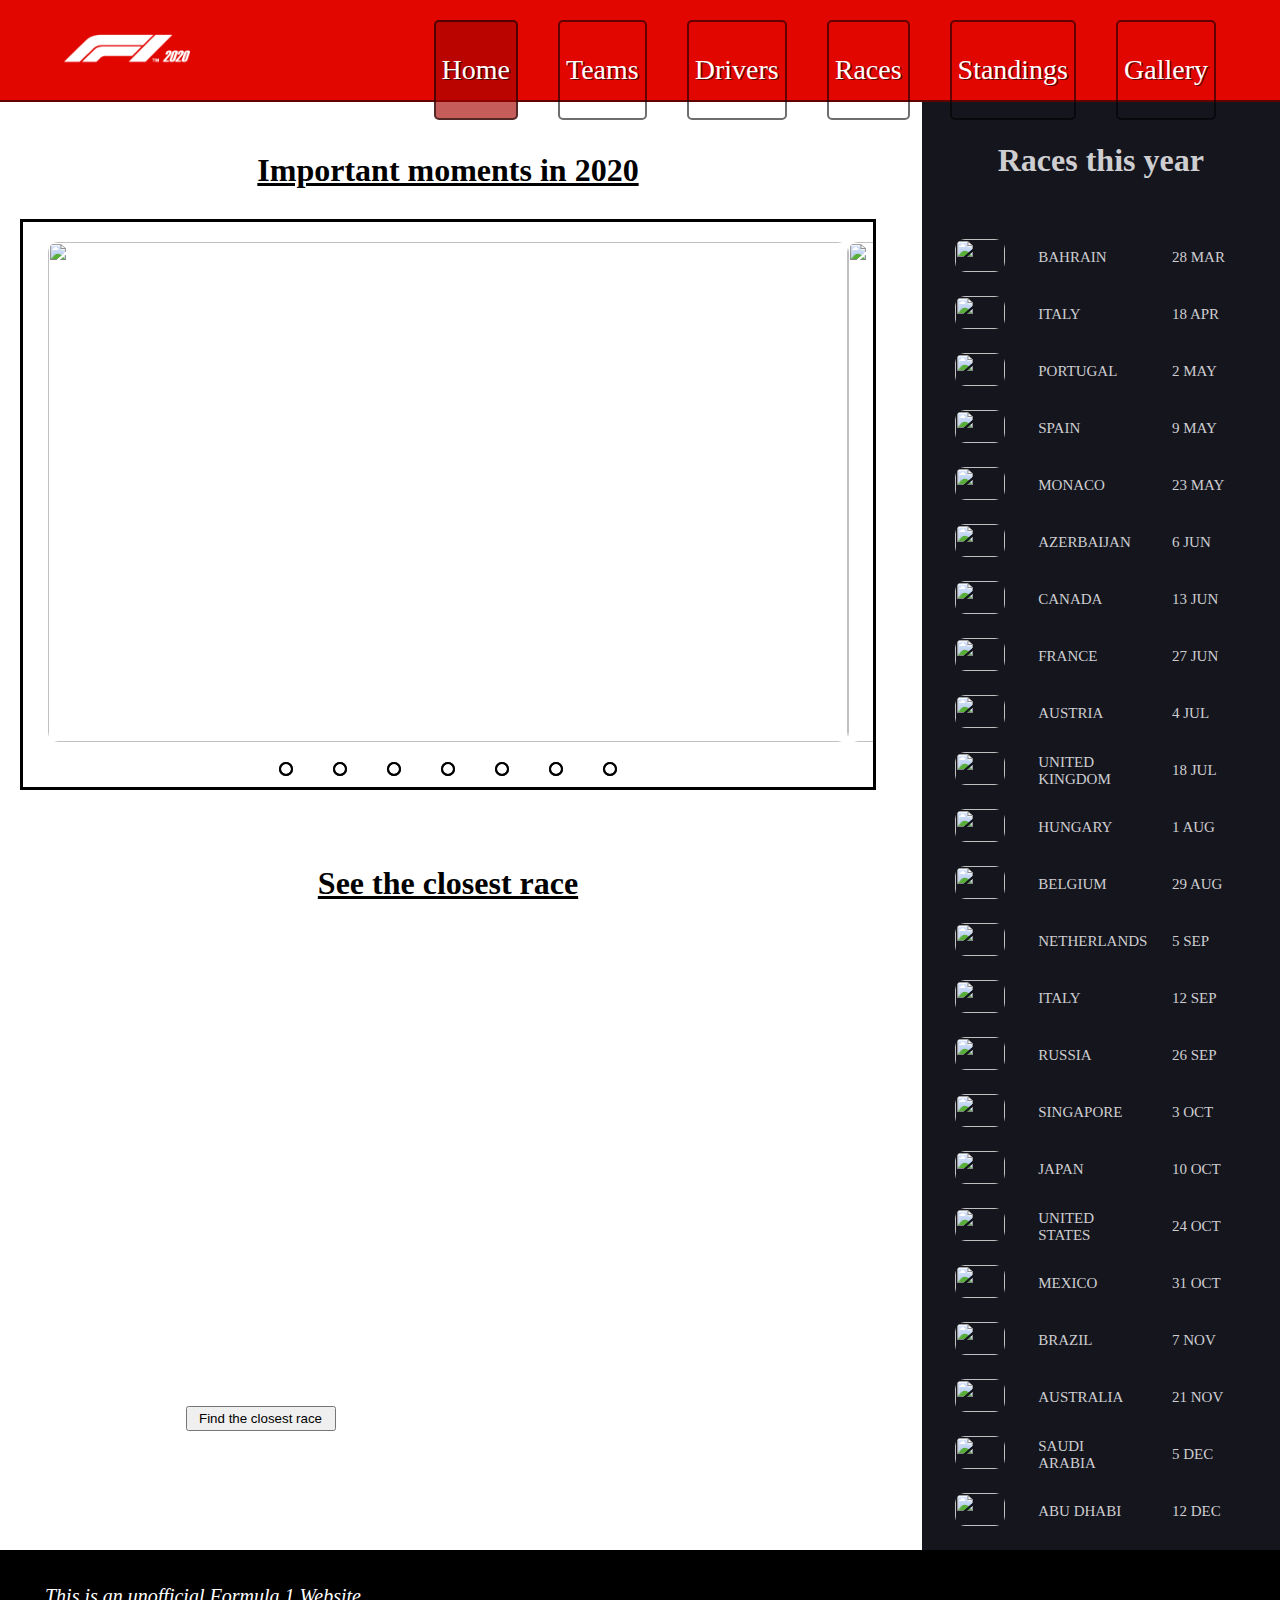
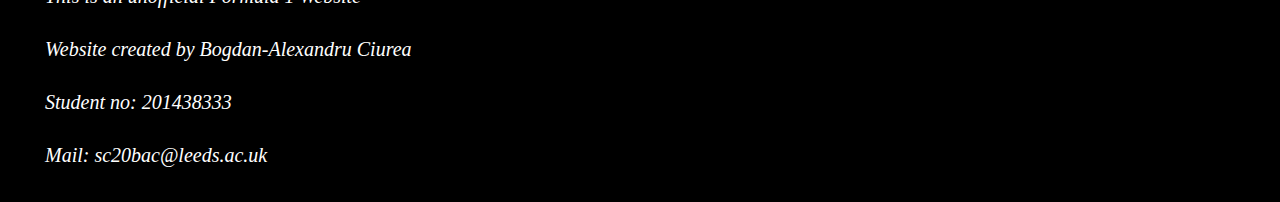
==== commit d2ed87e7: "Rename Home.html to index.html" ====
--- a/index.html
+++ b/index.html
@@ -1,256 +1,481 @@
-<!DOCTYPE html>
-<html lang="en">
-<head>
-    <meta charset="UTF-8">
-    <meta name="viewport" content="width=device-width, initial-scale=1.0">
-    <meta http-equiv="X-UA-Xompatible" content="ie=edge">
-    <title>F1</title>
-    <link rel="stylesheet" href="reset.css">
-    <link rel="stylesheet" href="Header.css">
-    <link rel="stylesheet" href="cssteams.css">
-    <link rel="stylesheet" href="footer.css">
-    
-</head>
-<body>
-    <div class="header">
-        <div class = "innerHeader">
-            <div class="logo">
-                <!-- <a href="Home.html"> -->
-                    <img src="Assets/F1-Logo.png">
-                <!-- </a> -->
-            </div>
-            <ul class="navigation">
-                <!-- <a href="Home.html"><li id="otherPages">Home</li></a> -->
-                <a href="index.html"><li id="currentPage">Teams</li></a>
-                <a href="Drivers.html"><li id="otherPages">Drivers</li></a>
-                <a href="Races.html"><li id="otherPages">Races</li></a>
-                <a href="Standings.html"><li id="otherPages">Standings</li></a>
-                <a href="Photos.html"><li id="otherPages">Gallery</li></a>
-            </ul>
-        </div>
-    </div>
-
-    <main>        
-        <div class="box">
-            <div id="mercedes" class="card">
-                <a href="#mer">
-                <div class="teamlogo">
-                    <img src="Assets/logomercedes.png">
-                </div>
-                <div class="photo">
-                    <img src="Assets/mb.png" alt="Mercedes" title="Mercedes">
-                </div>
-                </a>
-            </div>
-            <div id="redbull" class="card">
-                <a href="#red">
-                <div class="teamlogo">
-                    <img src="Assets/logoredbull.png">
-                </div>
-                <div class="photo">
-                    <img src="Assets/rb.png" alt="Redbull" title="Redbull">
-                </div>
-                </a>
-            </div>
-            <div id="mclaren" class="card">
-                <a href="#mcl">
-                <div class="teamlogo">
-                    <img src="Assets/logomclaren.png">
-                </div>
-                <div class="photo">
-                    <img src="Assets/mcl.png" alt="McLaren" title="McLaren">
-                </div>
-                </a>
-            </div>
-            <div id="ferrari" class="card">
-                <a href="#fer">
-                <div class="teamlogo">
-                    <img src="Assets/logoferrri.png">
-                </div>
-                <div class="photo">
-                    <img src="Assets/sf.png" alt="Ferrari" title="Ferrari">
-                </div>
-                </a>
-            </div>
-            <div id="renault" class="card">
-                <a href="#ren">
-                <div class="teamlogo">
-                    <img src="Assets/logorenault.png">
-                </div>
-                <div class="photo">
-                    <img src="Assets/ren.png" alt="Renault" title="Renault">
-                </div>
-                </a>
-            </div>
-            <div id="alphatauri" class="card">
-                <div class="teamlogo">
-                    <img src="Assets/logoalphatauri.png">
-                </div>
-                <div class="photo">
-                    <img src="Assets/at.png" alt="Alpha Tauri" title="Alpha Tauri">
-                </div>
-            </div>
-            <div id="racingpoint" class="card">
-                <div class="teamlogo">
-                    <img src="Assets/logoracinpoint.png">
-                </div>
-                <div class="photo">
-                    <img src="Assets/rp.png" alt="Racing Point" title="Racing Point">
-                </div>
-            </div>
-            <div id="alfaromeo" class="card">
-                <div class="teamlogo">
-                    <img src="Assets/logoalfaromeo.png">
-                </div>
-                <div class="photo">
-                    <img src="Assets/ar.png" alt="Alfa Romeo" title="Alfa Romeo">
-                </div>
-            </div>
-            <div id="haas" class="card">
-                <a href="#has">
-                <div class="teamlogo">
-                    <img src="Assets/logohaas.png">
-                </div>
-                <div class="photo">
-                    <img src="Assets/haa.png" alt="Haas" title="Haas">
-                </div>
-                </a>
-            </div>
-            <div id="williams" class="card">
-                <a href="#wil">
-                <div class="teamlogo">
-                    <img src="Assets/logowilliams.png">
-                </div>
-                <div class="photo">
-                    <img src="Assets/wil.png" alt="Williams" title="Williams">
-                </div>
-                </a>
-            </div>           
-
-        </div>
-
-    </main>
-    
-    <div class="teamsDescription">
-        <div class="teamDescriptionl" id="mer">
-            <div class="about">
-                <h1>Team Mercedes AMD Pertonas</h1>
-                <p>Mercedes can trace its motor racing involvement back to the pioneering days of the original Grands Prix at the start of the 20th century. In the years leading up to World War Two the German government pumped money into Mercedes and rivals Auto Union to build the most technically advanced racing machines the world had seen.</p>
-                <p>After the war it wasn’t until the mid-fifties that German teams were allowed to compete again. When Mercedes returned it picked up where it had left off. Juan Manuel Fangio moved to the team from Maserati part way through 1954 and won the world title.</p>
-                <p>Fangio won a second title when joined by Stirling Moss in 1955. But the team’s sports car effort was withdrawn from the Le Mans 24 Hours that year after one of its drivers, Pierre Levegh, crashed into the crowd. Levegh and over 80 spectators were killed. Mercedes withdrew from all motor racing competition and did not return until the 1980s.</p>
-                <p>It wasn’t until 1993 that the Mercedes name was seen again in F1, as an engine supplier to Sauber. It switched teams to McLaren and won championships with them in 1998, 1999 and 2008.</p>
-                <p>A last-minute deal to supply the Brawn team with engines in 2009 led to wins in both the drivers’ and constructors’ championships. It also paved the way for Mercedes to return to the sport as a full constructor in 2010 after it took over the team.</p>
-                <p>The team enticed Michael Schumacher back from retirement to drive for them but it was Nico Rosberg who scored their first comeback win in China in 2012.</p>
-                <p>Lewis Hamilton replaced Schumacher for the 2013 season, and the following year the wisdom of that move became clear. Mercedes prepared perfectly for F1’s new era of V6 hybrid turbo engines. In a 19-race campaign the team dominated the championship, taking 18 pole positions and 16 wins. Of those, 11 were scored by Hamilton, who also won his second drivers’ title.</p>
-            </div>
-            <div class="image">
-                <img src="Assets/MerTeam.jpg" alt="Team Mercedes" title="Team Mercedes">
-            </div>
-        </div>
-
-        <div class="teamDescriptionr" id="red">
-            
-            <div class="image">
-                <img src="Assets/RedTeam.jpg" alt="Team Red Bull"  title="Team Red Bull">
-            </div>
-            <div class="about">
-                <h1>Red Bull Racing</h1>
-                <p>Dietrich Mateschitz, the billionaire behind soft drink Red Bull, formed an F1 team in 2005 having bought the remnants of Jaguar Racing from Ford. The company had previously sponsored several F1 drivers.</p>
-                <p>He appointed Christian Horner to run the team who signalled its determination to succeed by hiring of top designer Adrian Newey, who had crafted world championship-winning cars for Williams and McLaren.</p>
-                <p>Sebastian Vettel scored the team’s breakthrough victory in 2009 and went on to finish second in the drivers’ championship that year.</p>
-                <p>Newey’s race-winning RB5 laid the groundwork for a series of championship-winning cars to follow. In 2010 the combination of Vettel and the RB6 captured the drivers’ and constructors’ championship for the team.</p>
-                <p>Both driver and team retained their titles after a dominant 2011 campaign. Vettel and team mate Mark Webber racked up 12 wins and 18 pole positions in 19 races.</p>
-                <p>In 2012 they became the first ever team to win their first three constructors championship titles consecutively. Vettel added another drivers’ title after a hard-fought battle with Fernando Alonso which went down to the last race. They remained on top in 2013, dominating the second half of the season as Vettel scored nine consecutive wins.</p>
-                <p>Red Bull have a sister team, Toro Rosso, which primarily exists to give up-and-coming drivers race experience, evaluate their potential and assess whether they should gain a place at Red Bull. Vettel was promoted from the team at the end of 2008.</p>
-                <p>However following an unsuccessful 2014 Vettel moved on to Ferrari. Daniel Ricciardo, who had been promoted from Toro Rosso as his new team mate and won three races, remained and was joined by another of the team’s graduates, Daniil Kvyat.</p>
-            </div>
-        </div>
-
-        <div class="teamDescriptionl" id="mcl">
-            <div class="about">
-                <h1>McLaren F1 Team</h1>
-                <p>McLaren is one of the oldest active teams in F1, and has been in competition every year since 1966. The team was formed by New Zealand racer Bruce McLaren, who lost his life while testing one of the Can-Am cars which bore his name at Goodwood in 1970.</p>
-                <p>Four years later the team won its first world championship with Emerson Fittipaldi, and a second came in 1976 courtesy of James Hunt.</p>
-                <p>But the Teddy Mayer-run outfit fell down the grid before a takeover by Ron Dennis in the early 1980s. The reinvigorated outfit pioneered the carbon fibre chassis and became the dominant force in F1 from 1984 until the early nineties, with the likes of Niki Lauda, Alain Prost and Ayrton Senna winning championship.</p>
-                <p>After splitting with Honda it found a new engine partner in Mercedes and added further championships in 1998 and 1999, Mika Hakkinen taking the drivers’ title in both years.</p>
-                <p>More might have followed in 2007 but the team was implicated in a scandal over alleged spying on rivals Ferrari. Given a record fine of $100m the team were thrown out of the constructors’ championship and both Lewis Hamilton and Fernando Alonso lost the drivers’ title at the last round by one point each. The team bounced back to win the drivers’ title with Hamilton in 2008.</p>
-                <p>It’s association with Mercedes came to an end in 2014. The following year it reunited with Honda for the first time since 1992.</p>
-            </div>
-            <div class="image">
-                <img src="Assets/MclTeam.jpg" alt="Team McLaren"  title="Team McLaren">
-            </div>
-        </div>
-        
-        <div class="teamDescriptionr" id="fer">
-            
-            <div class="image">
-                <img src="Assets/FerTeam.jpg" alt="Team Ferrari"  title="Team Ferrari">
-            </div>
-            <div class="about">
-                <h1>Ferrari</h1>
-                <p>Ferrari and Formula 1 are inseparable in the eyes of some. They are the only team in Formula 1 today to have competed in the first world championship in 1950.</p>
-                <p>The first decade and a half of the world championship saw a string of Ferrari championships won by the likes of Alberto Ascari, Juan Manuel Fangio, Phil Hill and John Surtees.</p>
-                <p>Ferrari struggled from the mid-sixties to the mid-seventies, before the new partnership of Niki Lauda and Mauro Forghieri delivered more titles in 1975 and 1977. There might have been another in 1976 – but Lauda was gravely injured in a fiery crash at the Nurburgring. His return late in the season, only to withdraw from the final race of the year, ultimately led to a split between him and team founder Enzo Ferrari 12 months later.</p>
-                <p>The patriarch died in 1988, nine years since a driver last won the title with the team and five years since its last constructors’ championship. Throughout much of the 1980s and 1990s Ferrari looked like they would never regain the clarity of focus needed to go all the way. Alain Prost came close to winning the title with them in 1990, then was fired a year later for making comments about his car which were as unflattering as they were accurate.</p>
-                <p>It was only when Jean Todt recruited a swathe of staff from outside Italy – including Michael Schumacher – that the team tasted championship success again. It began the 21st century with an unprecedented five consecutive championship doubles, and even after Schumacher’s departure the team claimed another double in 2007.</p>
-                <p>Kimi Raikkonen won the drivers’ championship for them that year but in 2010 he was replaced by Fernando Alonso. His successor came close to lifting the drivers’ crown that year and again in 2012, finishing runner-up to Red Bull’s Sebastian Vettel on both occasions.</p>
-                <p>Today they have a record 16 constructors’ championships to their name, and might have won more had the title been awarded before 1958.</p>
-            </div>
-        </div>
-
-        <div class="teamDescriptionl" id="ren">
-            <div class="about">
-                <h1>Renault F1 Team</h1>
-                <p>Renault first entered Formula 1 in 1977, bringing with it the radical innovation of turbo power. It took several attempts to perfect the technology, and two years passed before it finally scored the first turbo-powered win on home ground in 1979.</p>
-                <p>But despite being the first team to win a race with a turbo engine, Renault failed to deliver a championship in its original incarnation, coming closed with Alain Prost in 1983. The team slipped down the order after that and the plug was pulled in 1985.</p>
-                <p>It remained as an engine supplier and won a string of championships in the 1990s before returning as a constructor by taking over Benetton. Led by Flavio Briatore, the team won the constructors’ championship in 2005 and 2006, with Fernando Alonso claiming both drivers’ trophies.</p>
-                <p>Alonso departed the team for McLaren in 2007 but was back one year later. He scored his first win of the year for the team in Singapore.</p>
-                <p>But 12 months later the revelation that the victory had been contrived thanks to team mate Nelson Piquet Jnr crashing on purpose rocked the sport. It led to the departure of Briatore along with Pat Symonds. In the winter of 2009 Renault sold a large stake to Genii Capital.</p>
-                <p>At the end of 2011 the team was rebranded as Lotus. However Renault again remained as an engine supplier and powered Red Bull to its recent championship successes.</p>
-                <p>A change in engine formula in 2014 brought an end to four consecutive years of championship success with Red Bull. At the end of 2015 Renault chose to return as a full constructor by rebuying Lotus.</p>
-            </div>
-            <div class="image">
-                <img src="Assets/RenTeam.jpg" alt="Team Renault"  title="Team Renault">
-            </div>
-        </div>
-        
-
-        <div class="teamDescriptionr" id="has">
-            <div class="image">
-                <img src="Assets/HaaTeam.jpg" alt="Team Haas"  title="Team Haas">
-            </div>
-            <div class="about">
-                <h1>Haas</h1>
-                <p>Gene Haas first announced his plans to enter a Formula One team in 2014. He was granted an entry for the 2016 season, making Haas F1 Team the first new outfit to enter the sport in six years.</p>
-                <p>Haas chose to enter Formula One to promote his machining business Haas Formula. Haas also competes in NASCAR and at the time of its entry into F1 had a four-car team in America’s leading racing series.</p>
-                <p>While the team is based at the Haas headquarters in Kannapolis, North Carolina its chassis is manufacturer by Dallara in Italy and the race team base is in Banbury in the United Kingdon.</p>
-            </div>
-        </div>
-        
-        <div class="teamDescriptionl" id="wil">
-            <div class="about">
-                <h1>Williams</h1>
-                <p>Frank Williams originally ran a team using customer cars. Then in 1977 he set up Williams as an F1 constructor and two years later Clay Regazzoni gave the team its first win at Silverstone.</p>
-                <p>The following year Williams were constructors’ champions for the first time and Alan Jones claimed the drivers’ title. Two years later Keke Rosberg followed in Jones’s footsteps, again with Cosworth power.</p>
-                <p>A switch to Honda turbo engines took a while to come good but it delivered in a big way in the mid-eighties when Nelson Piquet and Nigel Mansell were driving. Williams won back-to-back constructors’ championships, Mansell narrowly missed the 1986 title, and Piquet clinched it the following year.</p>
-                <p>But the loss of Honda engines to McLaren in 1988 hit the team hard. The seeds of recovery were sown when they switched to Renault power in 1989.</p>
-                <p>Mansell returned in 1991 and the following year Williams dominated again with the FW14B, which pioneered technology such as active suspension. While Mansell fumed at the arrival of Alain Prost for 1993 it didn’t knock the team off its stride – they easily retained their constructors’ title and Prost retired after claiming his fourth drivers’ championship.</p>
-                <p>Ayrton Senna arrived in Prost’s place in 1994 but it proved a tragically short partnership. Senna was killed in the third race of the season, leaving Damon Hill to lead the team.</p>
-                <p>Hill delivered the title in 1996 and Jacques Villeneuve followed in his footsteps the next year. But the departure of Renault left Williams looks for an engine supplier once more.</p>
-                <p>A new partnership with BMW brought race wins but not championships, and since the two split at the end of 2005 Williams has struggled to escape from the midfield.</p>
-                <p>Renault returned as engine suppliers in 2012 and the team were back on the top step of the podium within five races, Pastor Maldonado winning in Spain. However they split at the end of 2013 and Williams became a Mercedes engine customer. This proved a well-timed move as the class-leading power unit propelled Williams to third in the championship.</p>
-            </div>
-            <div class="image"> 
-                <img src="Assets/WilTeam.jpg" alt="Team Williams"  title="Team Williams">
-            </div>
-        </div>
-    </div>
-
-    <footer>
-        <p>This is an unofficial Formula 1 Website</p>
-        <p>Website created by Bogdan-Alexandru Ciurea</p>
-        <p>Student no: 201438333</p>
-        <p><a href="mailto:sc20bac@leeds.ac.uk">Mail: sc20bac@leeds.ac.uk</a></p>
-    </footer>
-</body>
-</html>
+<!DOCTYPE html>
+<html lang="en">
+<head>
+    <meta charset="utf-8">
+    <meta name="viewport" content="width=device-width, initial-scale=1.0, shrink-to-fit=no">
+    <meta http-equiv="X-UA-Xompatible" content="ie=edge">
+    <title>F1</title>
+    <link rel="stylesheet" href="reset.css">
+    <link rel="stylesheet" href="Header.css">
+    <link rel="stylesheet" href="footer.css">
+    <link rel="stylesheet" href="csshome.css">
+    <script src="https://ajax.googleapis.com/ajax/libs/jquery/3.6.0/jquery.min.js"></script>
+    <script src="jshome.js"></script>
+
+    <!-- Boostrap 
+    <link href="https://cdn.jsdelivr.net/npm/bootstrap@5.0.0-beta3/dist/css/bootstrap.min.css" rel="stylesheet" integrity="sha384-eOJMYsd53ii+scO/bJGFsiCZc+5NDVN2yr8+0RDqr0Ql0h+rP48ckxlpbzKgwra6" crossorigin="anonymous">
+    <script src="https://cdn.jsdelivr.net/npm/@popperjs/core@2.9.1/dist/umd/popper.min.js" integrity="sha384-SR1sx49pcuLnqZUnnPwx6FCym0wLsk5JZuNx2bPPENzswTNFaQU1RDvt3wT4gWFG" crossorigin="anonymous"></script>
+    <script src="https://cdn.jsdelivr.net/npm/bootstrap@5.0.0-beta3/dist/js/bootstrap.min.js" integrity="sha384-j0CNLUeiqtyaRmlzUHCPZ+Gy5fQu0dQ6eZ/xAww941Ai1SxSY+0EQqNXNE6DZiVc" crossorigin="anonymous"></script>
+-->
+    
+</head>
+<body>
+    <div class="header">
+        <div class = "innerHeader">
+            <div class="logo">
+                <a href="Home.html">
+                    <img src="Assets/F1-Logo.png">
+                </a>
+            </div>
+            <ul class="navigation">
+                <a href="Home.html"><li id="currentPage">Home</li></a>
+                <a href="Teams.html"><li id="otherPages">Teams</li></a>
+                <a href="Drivers.html"><li id="otherPages">Drivers</li></a>
+                <a href="Races.html"><li id="otherPages">Races</li></a>
+                <a href="Standings.html"><li id="otherPages">Standings</li></a>
+                <a href="Photos.html"><li id="otherPages">Gallery</li></a>
+            </ul>
+        </div>
+    </div>
+
+    <main>
+        <div class="left">
+            <div class="boxslider">
+            <!-- news slider start -->
+            <h1>Important moments in 2020</h1>
+            <div class="slider">
+                <div class="slides">
+                    <!-- radio btns satart -->
+                    <input type="radio" name="radio-btn" id="radio1">
+                    <input type="radio" name="radio-btn" id="radio2">
+                    <input type="radio" name="radio-btn" id="radio3">
+                    <input type="radio" name="radio-btn" id="radio4">
+                    <input type="radio" name="radio-btn" id="radio5">
+                    <input type="radio" name="radio-btn" id="radio6">
+                    <input type="radio" name="radio-btn" id="radio7">
+                    <!-- radio btns end -->
+
+                    <!-- information start -->
+                    <div class="slide first">
+                        <img src="Assets/hamworldrecord.jpg" alt="">
+                    </div>
+                    <div class="slide">
+                        <img src="Assets/landofirstwin.jpg">
+                    </div>
+                    <div class="slide">
+                        <img src="Assets/renaultfirstpodium.jpg">
+                    </div>
+                    <div class="slide">
+                        <img src="Assets/ham7thtitle.jpg" alt="">
+                    </div>
+                    <div class="slide">
+                        <img src="Assets/f1ontwitch.png" alt="">
+                    </div>
+                    <div class="slide">
+                        <img src="Assets/grosjeancrash.jpg" alt="">
+                    </div>
+                    <div class="slide">
+                        <img src="Assets/russellmercedes.jpg" alt="">
+                    </div>
+                    <!-- information end -->
+
+                    <!-- automatic nav start -->
+                    <div class="navigation-auto">
+                        <div class="auto-btn1"></div>
+                        <div class="auto-btn2"></div>
+                        <div class="auto-btn3"></div>
+                        <div class="auto-btn4"></div>
+                        <div class="auto-btn5"></div>
+                        <div class="auto-btn6"></div>
+                        <div class="auto-btn7"></div>
+                    </div>
+                    <!-- automatic nav end -->
+
+                </div>
+                <!-- manual nav start -->
+                <div class="navigation-manual">
+                    <label for="radio1" class="manual-btn"></label>
+                    <label for="radio2" class="manual-btn"></label>
+                    <label for="radio3" class="manual-btn"></label>
+                    <label for="radio4" class="manual-btn"></label>
+                    <label for="radio5" class="manual-btn"></label>
+                    <label for="radio6" class="manual-btn"></label>
+                    <label for="radio7" class="manual-btn"></label>
+                </div>
+                <!-- manual nav end -->
+                
+            </div>
+            <!-- news slider end -->
+            </div>
+
+            <div class="map">
+                <h1>See the closest race</h1>
+                <div class="mapbox">
+                    <iframe id="google_map" width="525" height="450" frameborder="0" scrolling="no" marginheight="0" marginwidth="0" src="https://maps.google.co.uk?output=embed"></iframe>
+                    <button id="get_location" onclick="getLocation()">Find the closest race</button>
+                </div>
+
+                <div class="details" id="bahrain" style="display: none;">
+                    <ul class="race">
+                        <li><img src="Assets/bahrainflag.png" class="flag"></li>
+                        <li><p class="country">BAHRAIN</p></li>
+                    </ul>
+                    <h3>FORMULA 1 GULF AIR BAHRAIN GRAND PRIX 2021</h3>
+                    <h2 class="distance" id="distancebah">Distance: </h2>
+                    <a href="https://www.formula1.com/en/racing/2021/Bahrain.html" target="_blank">More details</a>
+                </div>
+
+                <div class="details" id="emiliaromagna" style="display: none;">
+                    <ul class="race">
+                        <li><img src="Assets/italyflag.png" class="flag"></li>
+                        <li><p class="country">ITALY</p></li>
+                    </ul>
+                    <h3>AUTODROMO ENZO E DINO FERRARI</h3>
+                    <h2 class="distance" id="distanceemi">Distance: </h2>
+                    <a href="https://www.formula1.com/en/racing/2021/EmiliaRomagna.html" target="_blank">More details</a>
+                </div>
+
+                <div class="details" id="portugal" style="display: none;">
+                    <ul class="race">
+                        <li><img src="Assets/portugalflag.png" class="flag"></li>
+                        <li><p class="country">PORTUGAL</p></li>
+                    </ul>
+                    <h3>AUTÓDROMO INTERNACIONAL DO ALGARVE</h3>
+                    <h2 class="distance" id="distancepor">Distance: </h2>
+                    <a href="https://www.formula1.com/en/racing/2021/Portugal.html" target="_blank">More details</a>
+                </div>
+                
+                <div class="details" id="spain" style="display: none;">
+                    <ul class="race">
+                        <li><img src="Assets/spainflag.png" class="flag"></li>
+                        <li><p class="country">SPAIN</p></li>
+                    </ul>
+                    <h3>CIRCUIT DE BARCELONA-CATALUNYA</h3>
+                    <h2 class="distance" id="distancespain">Distance: </h2>
+                    <a href="https://www.formula1.com/en/racing/2021/Spain.html" target="_blank">More details</a>
+                </div>
+
+                <div class="details" id="monaco" style="display: none;">
+                    <ul class="race">
+                        <li><img src="Assets/monacoflag.jpg" class="flag"></li>
+                        <li><p class="country">MONACO</p></li>
+                    </ul>
+                    <h3>CIRCUIT DE MONACO</h3>
+                    <h2 class="distance" id="distancemonaco">Distance: </h2>
+                    <a href="https://www.formula1.com/en/racing/2021/Monaco.html" target="_blank">More details</a>
+                </div>
+
+                <div class="details" id="azerbaijan" style="display: none;">
+                    <ul class="race">
+                        <li><img src="Assets/azerbaijanflag.png" class="flag"></li>
+                        <li><p class="country">AZERBAIJAN</p></li>
+                    </ul>
+                    <h3>AUTÓDROMO INTERNACIONAL DO ALGARVE</h3>
+                    <h2 class="distance" id="distanceazer">Distance: </h2>
+                    <a href="https://www.formula1.com/en/racing/2021/Azerbaijan.html" target="_blank">More details</a>
+                </div>
+
+                <div class="details" id="canada" style="display: none;">
+                    <ul class="race">
+                        <li><img src="Assets/canadaflag.png" class="flag"></li>
+                        <li><p class="country">PORTUGAL</p></li>
+                    </ul>
+                    <h3>CIRCUIT GILLES-VILLENEUVE</h3>
+                    <h2 class="distance" id="distancecan">Distance: </h2>
+                    <a href="https://www.formula1.com/en/racing/2021/Canada.html" target="_blank">More details</a>
+                </div>
+
+                <div class="details" id="france" style="display: none;">
+                    <ul class="race">
+                        <li><img src="Assets/franceflag.png" class="flag"></li>
+                        <li><p class="country">FRANCE</p></li>
+                    </ul>
+                    <h3>CIRCUIT PAUL RICARD</h3>
+                    <h2 class="distance" id="distancefra">Distance: </h2>
+                    <a href="https://www.formula1.com/en/racing/2021/France.html" target="_blank">More details</a>
+                </div>
+
+                <div class="details" id="austria" style="display: none;">
+                    <ul class="race">
+                        <li><img src="Assets/austriaflag.png" class="flag"></li>
+                        <li><p class="country">AUSTRIA</p></li>
+                    </ul>
+                    <h3>RED BULL RING</h3>
+                    <h2 class="distance" id="distanceaustria">Distance: </h2>
+                    <a href="https://www.formula1.com/en/racing/2021/Austria.html" target="_blank">More details</a>
+                </div>
+
+                <div class="details" id="uk" style="display: none;">
+                    <ul class="race">
+                        <li><img src="Assets/ukflag.png" class="flag"></li>
+                        <li><p class="country">GREAT BRITAIN</p></li>
+                    </ul>
+                    <h3>SILVERSTONE CIRCUIT</h3>
+                    <h2 class="distance" id="distanceuk">Distance: </h2>
+                    <a href="https://www.formula1.com/en/racing/2021/Great_Britain.html" target="_blank">More details</a>
+                </div>
+
+                <div class="details" id="hungary" style="display: none;">
+                    <ul class="race">
+                        <li><img src="Assets/hungaryflag.png" class="flag"></li>
+                        <li><p class="country">HUNGARY</p></li>
+                    </ul>
+                    <h3>HUNGARORING</h3>
+                    <h2 class="distance" id="distancehun">Distance: </h2>
+                    <a href="https://www.formula1.com/en/racing/2021/Hungary.html" target="_blank">More details</a>
+                </div>
+
+                <div class="details" id="belgium" style="display: none;">
+                    <ul class="race">
+                        <li><img src="Assets/belgiumflag.png" class="flag"></li>
+                        <li><p class="country">BELGIUM</p></li>
+                    </ul>
+                    <h3>CIRCUIT DE SPA-FRANCORCHAMPS</h3>
+                    <h2 class="distance" id="distancebel">Distance: </h2>
+                    <a href="https://www.formula1.com/en/racing/2021/Belgium.html" target="_blank">More details</a>
+                </div>
+
+                <div class="details" id="netherlands" style="display: none;">
+                    <ul class="race">
+                        <li><img src="Assets/netherlandsflag.png" class="flag"></li>
+                        <li><p class="country">NETHERLANDS</p></li>
+                    </ul>
+                    <h3>CIRCUIT ZANDVOORT</h3>
+                    <h2 class="distance" id="distanceneth">Distance: </h2>
+                    <a href="https://www.formula1.com/en/racing/2021/Netherlands.html" target="_blank">More details</a>
+                </div>
+
+                <div class="details" id="monza" style="display: none;">
+                    <ul class="race">
+                        <li><img src="Assets/italyflag.png" class="flag"></li>
+                        <li><p class="country">ITALY</p></li>
+                    </ul>
+                    <h3>AUTODROMO NAZIONALE MONZA</h3>
+                    <h2 class="distance" id="distancemanza">Distance: </h2>
+                    <a href="https://www.formula1.com/en/racing/2021/Italy.html" target="_blank">More details</a>
+                </div>
+
+                <div class="details" id="russia" style="display: none;">
+                    <ul class="race">
+                        <li><img src="Assets/russiaflag.png" class="flag"></li>
+                        <li><p class="country">RUSSIA</p></li>
+                    </ul>
+                    <h3>SOCHI AUTODROM</h3>
+                    <h2 class="distance" id="distancerussia">Distance: </h2>
+                    <a href="https://www.formula1.com/en/racing/2021/Russia.html" target="_blank">More details</a>
+                </div>
+
+                <div class="details" id="singapore" style="display: none;">
+                    <ul class="race">
+                        <li><img src="Assets/singaporeflag.png" class="flag"></li>
+                        <li><p class="country">SINGAPORE</p></li>
+                    </ul>
+                    <h3>MARINA BAY STREET CIRCUIT</h3>
+                    <h2 class="distance" id="distancesin">Distance: </h2>
+                    <a href="https://www.formula1.com/en/racing/2021/Singapore.html" target="_blank">More details</a>
+                </div>
+
+                <div class="details" id="japan" style="display: none;">
+                    <ul class="race">
+                        <li><img src="Assets/japanflag.png" class="flag"></li>
+                        <li><p class="country">JAPAN</p></li>
+                    </ul>
+                    <h3>SUZUKA INTERNATIONAL RACING COURSE</h3>
+                    <h2 class="distance" id="distancejap">Distance: </h2>
+                    <a href="https://www.formula1.com/en/racing/2021/Japan.html" target="_blank">More details</a>
+                </div>
+
+                <div class="details" id="us" style="display: none;">
+                    <ul class="race">
+                        <li><img src="Assets/usflag.png" class="flag"></li>
+                        <li><p class="country">UNITED STATES</p></li>
+                    </ul>
+                    <h3>CIRCUIT OF THE AMERICAS</h3>
+                    <h2 class="distance" id="distanceus">Distance: </h2>
+                    <a href="https://www.formula1.com/en/racing/2021/United_States.html" target="_blank">More details</a>
+                </div>
+
+                <div class="details" id="mexico" style="display: none;">
+                    <ul class="race">
+                        <li><img src="Assets/mexicoflag.jpg" class="flag"></li>
+                        <li><p class="country">MEXICO</p></li>
+                    </ul>
+                    <h3>AUTÓDROMO HERMANOS RODRÍGUEZ</h3>
+                    <h2 class="distance" id="distancemex">Distance: </h2>
+                    <a href="https://www.formula1.com/en/racing/2021/Mexico.html" target="_blank">More details</a>
+                </div>
+
+                <div class="details" id="brazil" style="display: none;">
+                    <ul class="race">
+                        <li><img src="Assets/braziliaflag.png" class="flag"></li>
+                        <li><p class="country">BRAZIL</p></li>
+                    </ul>
+                    <h3>AUTÓDROMO JOSÉ CARLOS PACE</h3>
+                    <h2 class="distance" id="distancebra">Distance: </h2>
+                    <a href="https://www.formula1.com/en/racing/2021/Brazil.html" target="_blank">More details</a>
+                </div>
+
+                <div class="details" id="australia" style="display: none;">
+                    <ul class="race">
+                        <li><img src="Assets/australiaflag.png" class="flag"></li>
+                        <li><p class="country">AUSTRALIA</p></li>
+                    </ul>
+                    <h3>MELBOURNE GRAND PRIX CIRCUIT</h3>
+                    <h2 class="distance" id="distanceaus">Distance: </h2>
+                    <a href="https://www.formula1.com/en/racing/2021/Australia.html" target="_blank">More details</a>
+                </div>
+
+                <div class="details" id="saudiarabia" style="display: none;">
+                    <ul class="race">
+                        <li><img src="Assets/saudiarabiaflag.png" class="flag"></li>
+                        <li><p class="country">SAUDI ARABIA</p></li>
+                    </ul>
+                    <h3>JEDDAH STREET CIRCUIT</h3>
+                    <h2 class="distance" id="distancesaud">Distance: </h2>
+                    <a href="https://www.formula1.com/en/racing/2021/Saudi_Arabia.html" target="_blank">More details</a>
+                </div>
+
+                <div class="details" id="abudhabi" style="display: none;">
+                    <ul class="race">
+                        <li><img src="Assets/abudabiflag.png" class="flag"></li>
+                        <li><p class="country">ABU DHABI</p></li>
+                    </ul>
+                    <h3>YAS MARINA CIRCUIT</h3>
+                    <h2 class="distance" id="distanceabu">Distance: </h2>
+                    <a href="https://www.formula1.com/en/racing/2021/United_Arab_Emirates.html" target="_blank">More details</a>
+                </div>
+
+            </div>
+        </div>
+        
+        
+        <div class="futureraces">
+            <h1>Races this year</h1>
+            <div class="races">
+                <ul class="race">
+                    <li><img src="Assets/bahrainflag.png" class="flag"></li>
+                    <li><p class="country">BAHRAIN</p></li>
+                    <li><p>28 MAR</p></li>
+                </ul>
+                <ul class="race">
+                    <li><img src="Assets/italyflag.png" class="flag"></li>
+                    <li><p class="country">ITALY</p></li>
+                    <li><p>18 APR</p></li>
+                </ul>
+                <ul class="race">
+                    <li><img src="Assets/portugalflag.png" class="flag"></li>
+                    <li><p class="country">PORTUGAL</p></li>
+                    <li><p>2 MAY</p></li>
+                </ul>
+                <ul class="race">
+                    <li><img src="Assets/spainflag.png" class="flag"></li>
+                    <li><p class="country">SPAIN</p></li>
+                    <li><p>9 MAY</p></li>
+                </ul>
+                <ul class="race">
+                    <li><img src="Assets/monacoflag.jpg" class="flag"></li>
+                    <li><p class="country">MONACO</p></li>
+                    <li><p>23 MAY</p></li>
+                </ul>
+                <ul class="race">
+                    <li><img src="Assets/azerbaijanflag.png" class="flag"></li>
+                    <li><p class="country">AZERBAIJAN</p></li>
+                    <li><p>6 JUN</p></li>
+                </ul>
+                <ul class="race">
+                    <li><img src="Assets/canadaflag.png" class="flag"></li>
+                    <li><p class="country">CANADA</p></li>
+                    <li><p>13 JUN</p></li>
+                </ul>
+                <ul class="race">
+                    <li><img src="Assets/franceflag.png" class="flag"></li>
+                    <li><p class="country">FRANCE</p></li>
+                    <li><p>27 JUN</p></li>
+                </ul>
+                <ul class="race">
+                    <li><img src="Assets/austriaflag.png" class="flag"></li>
+                    <li><p class="country">AUSTRIA</p></li>
+                    <li><p>4 JUL</p></li>
+                </ul>
+                <ul class="race">
+                    <li><img src="Assets/ukflag.png" class="flag"></li>
+                    <li><p class="country">UNITED KINGDOM</p></li>
+                    <li><p>18 JUL</p></li>
+                </ul>
+                <ul class="race">
+                    <li><img src="Assets/hungaryflag.png" class="flag"></li>
+                    <li><p class="country">HUNGARY</p></li>
+                    <li><p>1 AUG</p></li>
+                </ul>
+                <ul class="race">
+                    <li><img src="Assets/belgiumflag.png" class="flag"></li>
+                    <li><p class="country">BELGIUM</p></li>
+                    <li><p>29 AUG</p></li>
+                </ul>
+                <ul class="race">
+                    <li><img src="Assets/netherlandsflag.png" class="flag"></li>
+                    <li><p class="country">NETHERLANDS</p></li>
+                    <li><p>5 SEP</p></li>
+                </ul>
+                <ul class="race">
+                    <li><img src="Assets/italyflag.png" class="flag"></li>
+                    <li><p class="country">ITALY</p></li>
+                    <li><p>12 SEP</p></li>
+                </ul>
+                <ul class="race">
+                    <li><img src="Assets/russiaflag.png" class="flag"></li>
+                    <li><p class="country">RUSSIA</p></li>
+                    <li><p>26 SEP</p></li>
+                </ul>
+                <ul class="race">
+                    <li><img src="Assets/singaporeflag.png" class="flag"></li>
+                    <li><p class="country">SINGAPORE</p></li>
+                    <li><p>3 OCT</p></li>
+                </ul>
+                <ul class="race">
+                    <li><img src="Assets/japanflag.png" class="flag"></li>
+                    <li><p class="country">JAPAN</p></li>
+                    <li><p>10 OCT</p></li>
+                </ul>
+                <ul class="race">
+                    <li><img src="Assets/usflag.png" class="flag"></li>
+                    <li><p class="country">UNITED STATES</p></li>
+                    <li><p>24 OCT</p></li>
+                </ul>
+                <ul class="race">
+                    <li><img src="Assets/mexicoflag.jpg" class="flag"></li>
+                    <li><p class="country">MEXICO</p></li>
+                    <li><p>31 OCT</p></li>
+                </ul>
+                <ul class="race">
+                    <li><img src="Assets/braziliaflag.png" class="flag"></li>
+                    <li><p class="country">BRAZIL</p></li>
+                    <li><p>7 NOV</p></li>
+                </ul>
+                <ul class="race">
+                    <li><img src="Assets/australiaflag.png" class="flag"></li>
+                    <li><p class="country">AUSTRALIA</p></li>
+                    <li><p>21 NOV</p></li>
+                </ul>
+                <ul class="race">
+                    <li><img src="Assets/saudiarabiaflag.png" class="flag"></li>
+                    <li><p class="country">SAUDI ARABIA</p></li>
+                    <li><p>5 DEC</p></li>
+                </ul>
+                <ul class="race">
+                    <li><img src="Assets/abudabiflag.png" class="flag"></li>
+                    <li><p class="country">ABU DHABI</p></li>
+                    <li><p>12 DEC</p></li>
+                </ul>
+            </div>
+        </div>
+    </main>
+
+    <footer>
+        <p>This is an unofficial Formula 1 Website</p>
+        <p>Website created by Bogdan-Alexandru Ciurea</p>
+        <p>Student no: 201438333</p>
+        <p><a href="mailto:sc20bac@leeds.ac.uk" target="_blank">Mail: sc20bac@leeds.ac.uk</a></p>
+    </footer>
+</body>
+</html>
--- a/Header.css
+++ b/Header.css
@@ -1,104 +1,112 @@
-.header{
-    width: 100%;
-    height: 100px;
-    display: block;
-    background-color: #E10600;
-    color: #ffffff;
-    text-shadow: 1.5px 1px rgba(0, 0, 0, 0.603);
-    position: fixed;
-    left: 0;
-    top: 0;
-    border-bottom: 2.4px solid rgba(0, 0, 0, 0.568);
-}
-.innerHeader{
-    width: 90%;
-    height: 100%;
-    display: block;
-    margin: 0 auto;
-}
-.logo{
-    height: 100px;
-    display: table;
-    float: left;
-}
-.logo img{
-    padding-top: 10px;
-    height: 80px;
-}
-
-.navigation{
-    float: right;
-    height: 100%;
-}
-.navigation a:last-child{
-    padding-right: 0px;
-}
-.navigation a{
-    text-decoration: none;
-    height: 100%;
-    display: table;
-    float: left;
-    padding: 20px 20px;
-}
-
-.navigation a li{
-    display: table-cell;
-    vertical-align: middle;
-    height: 100%;
-    color: #ffffff;
-    font-size: 28px;
-    padding: 10px 6px;
-    border: 2.4px solid rgba(0, 0, 0, 0.568);
-    border-radius: 5px;
-}
-
-#otherPages:hover{
-    color: rgb(240, 215, 215);
-    background-color: #A50400;
-}
-
-#currentPage{
-    background-color: #a50300a4;
-}
-
-
-@media (max-width: 1125px){
-    .innerHeader{
-        width: 100%;
-    }
-}
-
-
-@media (max-width: 975px){
-    .header{
-        position: absolute;
-        height: auto;
-        margin-bottom: 40px;
-    }
-    .innerHeader{
-        width: 100%;
-    }
-    .logo{
-        margin: 10px auto;
-        float: none;
-        width: 100%;
-        text-align: center;
-    }
-    .navigation{
-        float: none;
-        text-align: center;
-        display: block;
-        
-    }
-    .navigation a{
-        margin-left: 10%;
-        width: 80%;
-        display: table;
-        float: left;
-        padding: 10px 0;
-    }
-    .navigation a li{
-        display: block;
-        height: auto;
-    }
+.header{
+    width: 100%;
+    height: 100px;
+    display: block;
+    background-color: #E10600;
+    color: #ffffff;
+    text-shadow: 1.5px 1px rgba(0, 0, 0, 0.603);
+    position: fixed;
+    left: 0;
+    top: 0;
+    border-bottom: 2.4px solid rgba(0, 0, 0, 0.568);
+}
+.innerHeader{
+    width: 90%;
+    height: 100%;
+    display: block;
+    margin: 0 auto;
+}
+.logo{
+    height: 100px;
+    display: table;
+    float: left;
+}
+.logo img{
+    padding-top: 10px;
+    height: 80px;
+}
+
+.navigation{
+    float: right;
+    height: 100%;
+}
+.navigation a:last-child{
+    padding-right: 0px;
+}
+.navigation a{
+    text-decoration: none;
+    height: 100%;
+    display: table;
+    float: left;
+    padding: 20px 20px;
+}
+
+.navigation a li{
+    display: table-cell;
+    vertical-align: middle;
+    height: 100%;
+    color: #ffffff;
+    font-size: 28px;
+    padding: 10px 6px;
+    border: 2.4px solid rgba(0, 0, 0, 0.568);
+    border-radius: 5px;
+}
+
+#toTop{
+    position: fixed;
+    right: 15px;
+    bottom: 15px;
+    background-color: #E10600;
+    border-radius: 100px;
+}
+
+#otherPages:hover{
+    color: rgb(240, 215, 215);
+    background-color: #A50400;
+}
+
+#currentPage{
+    background-color: #a50300a4;
+}
+
+
+@media (max-width: 1125px){
+    .innerHeader{
+        width: 100%;
+    }
+}
+
+
+@media (max-width: 975px){
+    .header{
+        position: absolute;
+        height: auto;
+        padding-bottom: 10px;
+    }
+    .innerHeader{
+        width: 100%;
+    }
+    .logo{
+        margin: 10px auto;
+        float: none;
+        width: 100%;
+        text-align: center;
+    }
+    .navigation{
+        float: none;
+        text-align: center;
+        display: block;
+        
+    }
+    .navigation a{
+        margin-left: 10%;
+        width: 80%;
+        display: table;
+        float: left;
+        padding: 10px 0;
+    }
+    .navigation a li{
+        display: block;
+        height: auto;
+    }
 }--- a/footer.css
+++ b/footer.css
@@ -1,22 +1,22 @@
-footer{
-    width: 100%;    
-    background-color: black;
-    color: #ffffff;
-    padding-top: 20px;
-    padding-bottom: 20px;
-    font-style: italic;
-}
-footer a {
-    text-decoration: none;
-    color: #ffffff;
-}
-footer p{
-    padding: 15px;
-    margin-left: 30px;
-    font-size: 20px;
-}
-@media (max-width: 975px){
-    p{
-        text-align: center;
-    }
-}
+footer{
+    width: 100%;    
+    background-color: black;
+    color: #ffffff;
+    padding-top: 20px;
+    padding-bottom: 20px;
+    font-style: italic;
+}
+footer a {
+    text-decoration: none;
+    color: #ffffff;
+}
+footer p{
+    padding: 15px;
+    margin-left: 30px;
+    font-size: 20px;
+}
+@media (max-width: 975px){
+    p{
+        text-align: center;
+    }
+}
--- a/csshome.css
+++ b/csshome.css
@@ -0,0 +1,385 @@
+main{
+    margin-top: 102px;
+    display: grid;
+    width: 100%;
+    grid-template-columns: 70% 28%;
+    grid-column-gap: 2%;
+}
+
+.boxslider{
+    margin-bottom: 75px;
+    padding: 0;
+    justify-content: center;
+    align-items: center;
+    align-items: center;
+    margin-top: 50px;
+}
+
+.left h1{
+    text-align: center;
+    text-decoration: underline;
+}
+
+.slider{
+    border: 3px solid black;
+    padding: 20px 25px 45px 25px;
+    margin: 30px auto;
+    width: 800px;
+    height: 500px;
+    border-radius: 0px;
+    overflow: hidden;
+}
+
+.slides{
+    width: 700%;
+    height: 500px;
+    display: flex;
+}
+
+.slides input{
+    display: none;
+}
+
+.slide{
+    width: 20%;
+    transition: 1.5s;
+}
+
+.slide img{
+    width: 800px;
+    height: 500px;
+    border-radius: 10px;
+}
+
+.slide h1{
+    color: rgb(41, 28, 37);
+    width: 800px;
+    background-color: rgba(240, 248, 255, 0.308);
+    margin-top: -100px;
+    position: absolute;
+    text-align: center;
+}
+
+.navigation-manual{
+    position: absolute;
+    width: 800px;
+    margin-top: 20px;
+    display: flex;
+    justify-content: center;
+}
+
+.manual-btn{
+    border: 2px solid black;
+    padding: 5px;
+    border-radius: 10px;
+    cursor: pointer;
+}
+
+.manual-btn:not(:last-child){
+    margin-right: 40px;
+}
+
+.manual-btn:hover{
+    background-color: #e10700;
+}
+
+#radio1:checked ~ .first{
+    margin-left: 0;
+}
+#radio2:checked ~ .first{
+    margin-left: -16.6%;
+}
+#radio3:checked ~ .first{
+    margin-left: -40%;
+}
+#radio4:checked ~ .first{
+    margin-left: -60%;
+}
+#radio5:checked ~ .first{
+    margin-left: -80%;
+}
+#radio6:checked ~ .first{
+    margin-left: -100%;
+}
+#radio7:checked ~ .first{
+    margin-left: -120%;
+}
+
+.navigation-auto{
+    position: absolute;
+    display: flex;
+    width: 800px;
+    justify-content: center;
+    margin-top: 460px;
+}
+
+.navigation-auto div{
+    border: 2px solid black;
+    padding: 5px;
+    border-radius: 10px;
+    margin-top: 60px;
+}
+
+.navigation-auto div:not(:last-child){
+    margin-right: 40px;
+}
+
+#radio1:checked ~ .navigation-auto .auto-btn1{
+    background-color: #e10700;
+}
+#radio2:checked ~ .navigation-auto .auto-btn2{
+    background-color: #e10700;
+}
+#radio3:checked ~ .navigation-auto .auto-btn3{
+    background-color: #e10700;
+}
+#radio4:checked ~ .navigation-auto .auto-btn4{
+    background-color: #e10700;
+}
+#radio5:checked ~ .navigation-auto .auto-btn5{
+    background-color: #e10700;
+}
+#radio6:checked ~ .navigation-auto .auto-btn6{
+    background-color: #e10700;
+}
+#radio7:checked ~ .navigation-auto .auto-btn7{
+    background-color: #e10700;
+}
+
+
+.futureraces{
+    background-color: #15151e;
+    width: 100%;
+    color: #ceced1;
+}
+.futureraces h1{
+    text-align: center;
+    padding: 40px 0;
+}
+
+.race{
+    list-style: none;
+    width: 90%;
+    margin: 20px auto;
+}
+
+.race li{
+    padding: 0 15px;
+    display: inline-block;
+    height: 100%;
+    vertical-align: middle;
+}
+
+.flag{
+    height: 40px;
+    width: 60px;
+    border-radius: 10px;
+}
+.country{
+    width: 141px;
+}
+
+.map{
+    width: 100%;
+}
+
+.mapbox{
+    width: 525px;
+    margin: 30px auto 0 auto;
+}
+
+.map button{
+    margin: 20px auto 20px auto;
+    width:150px;
+    height: 25px;
+}
+
+.details{
+    width: 50%;
+    text-align: center;
+    background-color: #15151e;
+    padding: 1px 0 20px 0;
+    margin: 0 auto;
+    border-radius: 15px;
+    color: #ceced1;
+}
+
+.details .race{
+    width: 280px;
+    margin: 50px auto 20px auto;
+}
+.details h3{
+    margin-top: 15px;
+    text-shadow: 0.3px 0.3px black;
+}
+
+.distance{
+    margin: 15px 0;
+    text-shadow: 0.3px 0.3px black;
+}
+
+.details a{
+    color: #acacee;
+    font-size: 18px;
+}
+
+@media (max-width: 1420px){
+    .flag{
+        width: 50px;
+        height: 33px;
+    }
+    .country{
+        width: 100px;
+    }
+    .race{
+        font-size: 15px;
+    }
+}
+
+@media (max-width: 1200px){
+    main{
+        display: block;
+    }
+    .boxslider{
+        margin-top: 150px;
+    }
+    .map{
+        margin-bottom: 30px;
+    }
+    .race{
+        margin-bottom: 0;
+        margin-top: 30px;
+    }
+    .futureraces{
+        padding-bottom: 40px;
+    }
+    .flag{
+        height: 40px;
+        width: 60px;
+    }
+    .race{
+        font-size: 17px;
+        flex: 50%;
+        max-width: 50%;
+    }
+    .races{
+        display: flex;
+        flex-wrap: wrap;
+    }
+}
+
+@media (max-width: 975px){
+    main{
+        margin-top: 640px;
+    }
+}
+
+@media (max-width: 900px){
+    .slide img{
+        width: 600px;
+        height: 375px;
+    }
+    .slider{
+        width: 600px;
+        height: 400px;
+    }
+    .navigation-manual{
+        width: 600px;
+        margin-top: -100px;
+    }
+    .navigation-auto{
+        width: 600px;
+        margin-top: 340px;
+    }
+}
+
+@media (max-width: 900px){
+    .slide img{
+        width: 400px;
+        height: 250px;
+    }
+    .slider{
+        width: 400px;
+        height: 275px;
+    }
+    .navigation-manual{
+        width: 400px;
+        margin-top: -220px;
+    }
+    .navigation-auto{
+        width: 400px;
+        margin-top: 220px;
+    }
+}
+
+@media (max-width: 650px){
+    .race{
+        flex: 100%;
+        max-width: 100%;
+        text-align: center;
+    }
+}
+
+@media (max-width: 550px){
+    #google_map{
+        width: 400px;
+        height: 343px;
+    }
+    .mapbox{
+        width: 400px;
+    }
+}
+
+@media (max-width: 480px){
+    .slide img{
+        width: 300px;
+        height: 187px;
+    }
+    .slider{
+        width: 300px;
+        height: 200px;
+    }
+    .navigation-manual{
+        width: 300px;
+        margin-top: -290px;
+    }
+    .navigation-auto{
+        width: 300px;
+        margin-top: 150px;
+    }
+}
+
+@media (max-width: 450px){
+    .details{
+        width: 80%;
+    }
+}
+
+@media (max-width: 420px){
+    #google_map{
+        width: 300px;
+        height: 257px;
+    }
+    .mapbox{
+        width: 300px;
+    }
+}
+
+@media (max-width: 370px){
+    .slide img{
+        width: 240px;
+        height: 150px;
+    }
+    .slider{
+        width: 231px;
+        height: 154px;
+    }
+    .navigation-manual{
+        width: 200px;
+        margin-top: -330px;
+    }
+    .navigation-auto{
+        width: 200px;
+        margin-top: 110px;
+    }
+}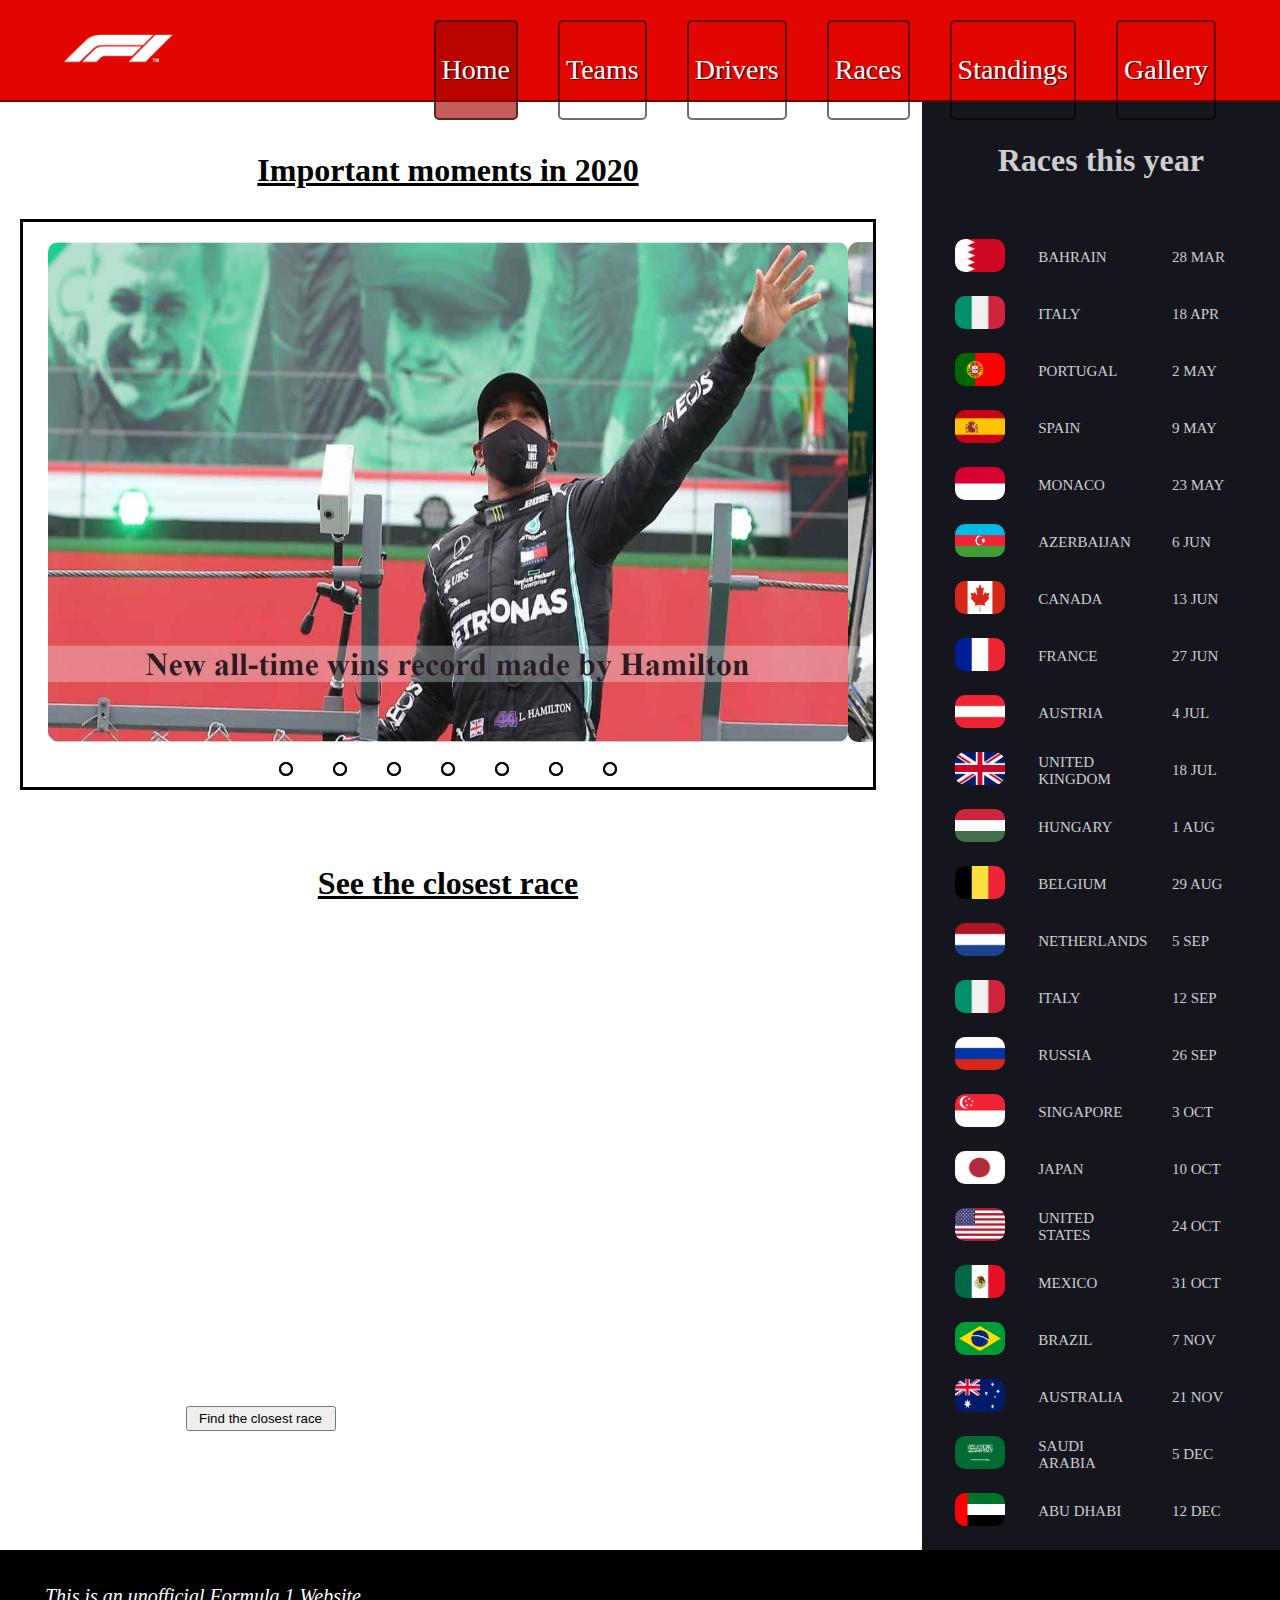
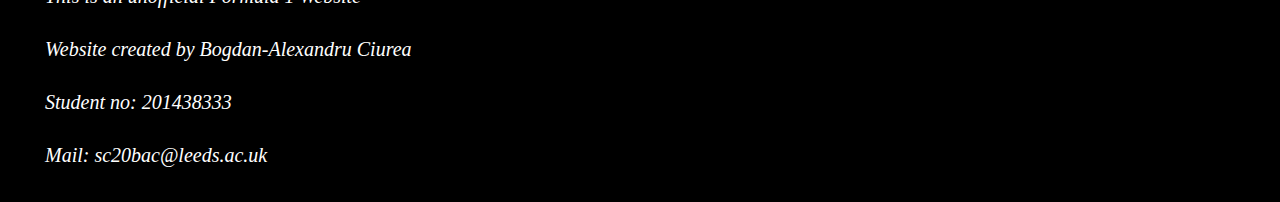
==== commit 2ff99ad1: "Update index.html" ====
--- a/index.html
+++ b/index.html
@@ -23,12 +23,12 @@
     <div class="header">
         <div class = "innerHeader">
             <div class="logo">
-                <a href="Home.html">
+                <a href="index.html">
                     <img src="Assets/F1-Logo.png">
                 </a>
             </div>
             <ul class="navigation">
-                <a href="Home.html"><li id="currentPage">Home</li></a>
+                <a href="index.html"><li id="currentPage">Home</li></a>
                 <a href="Teams.html"><li id="otherPages">Teams</li></a>
                 <a href="Drivers.html"><li id="otherPages">Drivers</li></a>
                 <a href="Races.html"><li id="otherPages">Races</li></a>
